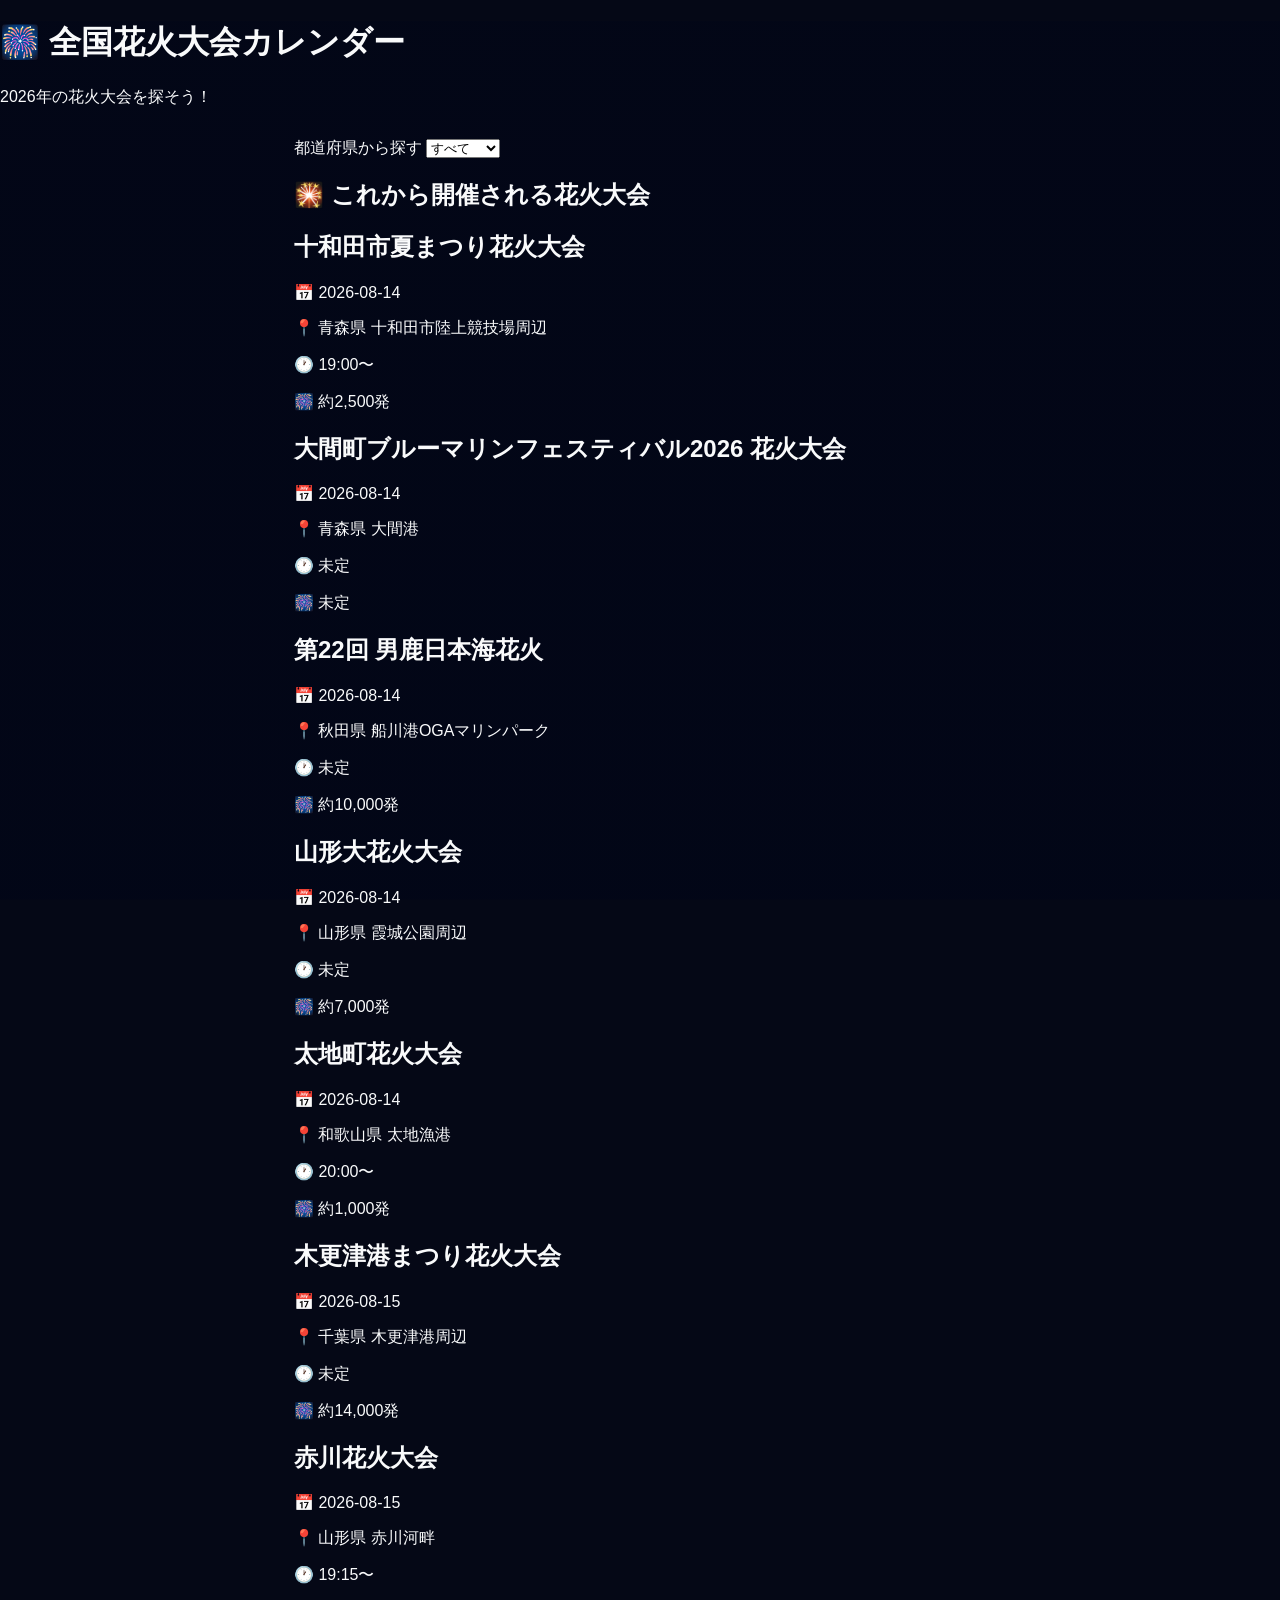
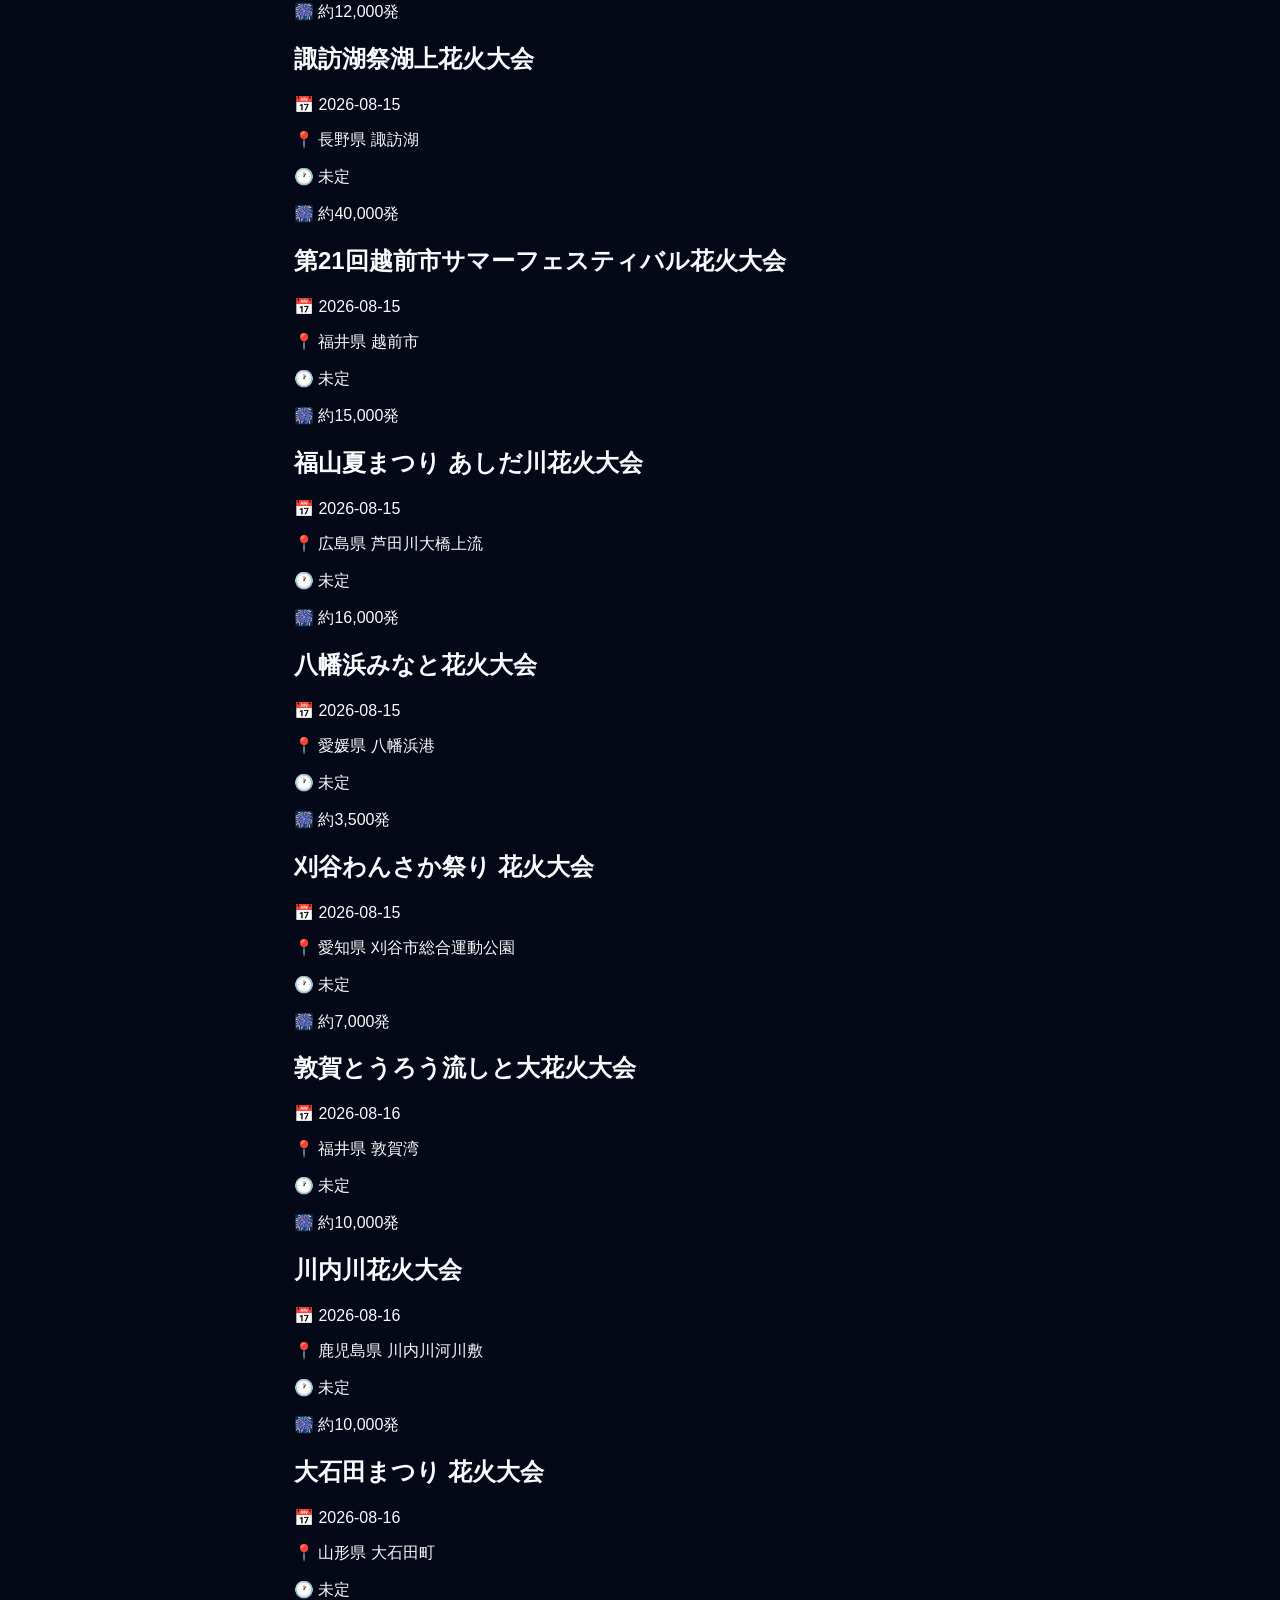
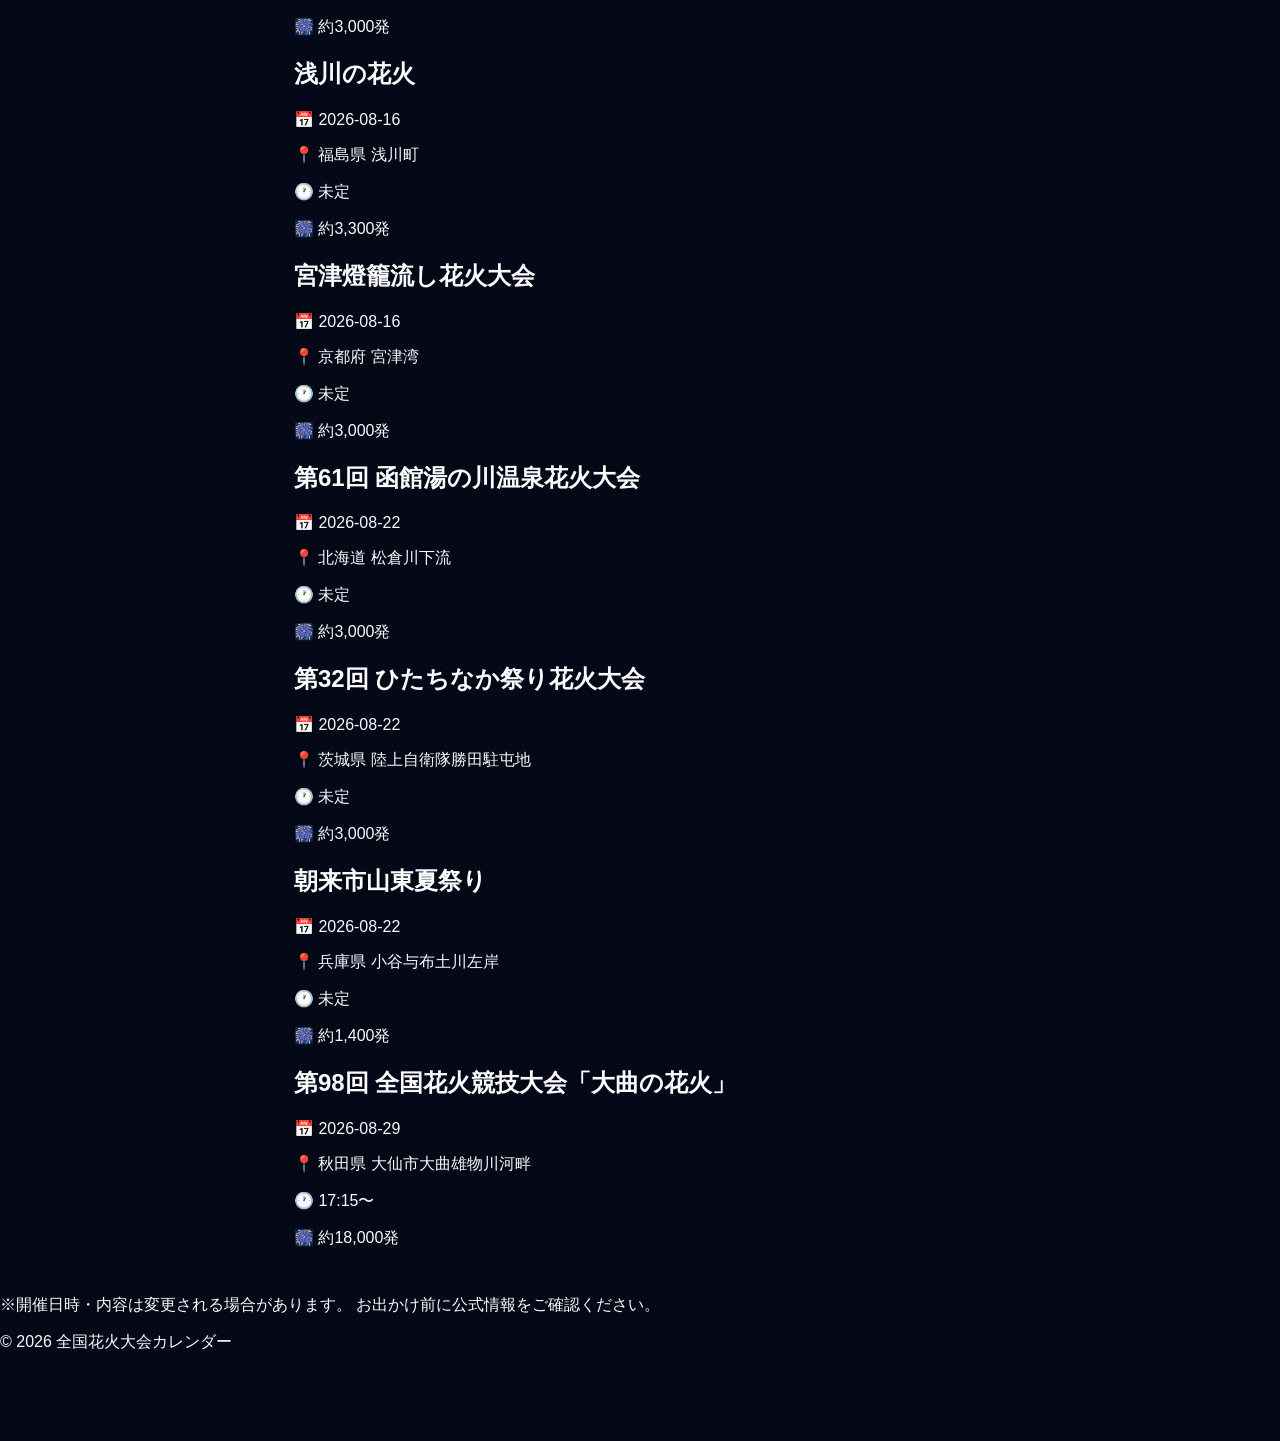
==== index.html @ ffa1284d "Update index.html" ====
<!DOCTYPE html>
<html lang="ja">

<head>
  <meta charset="UTF-8">

  <meta name="viewport"
        content="width=device-width, initial-scale=1.0">

  <title>2026 全国花火大会カレンダー</title>

  <link rel="stylesheet" href="style.css">
</head>

<body>

  <header>
    <h1>🎆 全国花火大会カレンダー</h1>
    <p>2026年の花火大会を探そう！</p>
  </header>

  <main>

    <section class="search-box">

      <label for="prefecture-filter">
        都道府県から探す
      </label>

      <select id="prefecture-filter"
              onchange="filterFireworks()">

        <option value="すべて">すべて</option>

        <option value="北海道">北海道</option>
        <option value="青森県">青森県</option>
        <option value="岩手県">岩手県</option>
        <option value="宮城県">宮城県</option>
        <option value="秋田県">秋田県</option>
        <option value="山形県">山形県</option>
        <option value="福島県">福島県</option>

        <option value="茨城県">茨城県</option>
        <option value="千葉県">千葉県</option>

        <option value="福井県">福井県</option>
        <option value="長野県">長野県</option>
        <option value="愛知県">愛知県</option>
        <option value="京都府">京都府</option>
        <option value="大阪府">大阪府</option>
        <option value="兵庫県">兵庫県</option>
        <option value="和歌山県">和歌山県</option>

        <option value="広島県">広島県</option>
        <option value="愛媛県">愛媛県</option>

        <option value="鹿児島県">鹿児島県</option>

      </select>

    </section>

    <section>

      <h2 class="section-title">
        🎇 これから開催される花火大会
      </h2>

      <div id="fireworks-list"></div>

    </section>

  </main>

  <footer>
    <p>
      ※開催日時・内容は変更される場合があります。
      お出かけ前に公式情報をご確認ください。
    </p>

    <p>
      © 2026 全国花火大会カレンダー
    </p>
  </footer>

  <script src="app.js"></script>

</body>

</html>
---- style.css ----
:root {
  font-family:
    -apple-system,
    BlinkMacSystemFont,
    "Hiragino Sans",
    "Yu Gothic",
    sans-serif;

  color: #f9fafb;
  background: #050816;
}

* {
  box-sizing: border-box;
}

html {
  background: #050816;
}

body {
  margin: 0;
  padding-bottom: 72px;
  min-height: 100vh;

  background:
    linear-gradient(
      rgba(2, 6, 23, 0.72),
      rgba(2, 6, 23, 0.88)
    ),
    url("fireworks-bg.jpg");

  background-position: center top;
  background-size: cover;
  background-attachment: fixed;
  background-repeat: no-repeat;
}


/* =========================
   ヘッダー
========================= */

.topbar {
  position: sticky;
  top: 0;
  z-index: 10;

  background: rgba(2, 6, 23, 0.82);

  backdrop-filter: blur(12px);

  color: white;

  padding: 14px 16px;

  border-bottom:
    1px solid rgba(255, 255, 255, 0.1);
}

.brand {
  font-weight: 800;
  font-size: 16px;
}


/* =========================
   メイン
========================= */

main {
  max-width: 720px;
  margin: auto;
  padding: 14px;
}

.view {
  display: none;
}

.view.active {
  display: block;
}


/* =========================
   月移動
========================= */

.month-nav {
  display: grid;

  grid-template-columns:
    44px
    1fr
    44px;

  align-items: center;

  text-align: center;
}

.month-nav h1 {
  font-size: 20px;

  margin:
    12px
    0;
}

.month-nav button,
.back,
.today-row button {

  border:
    1px solid
    rgba(255,255,255,0.12);

  background:
    rgba(11,18,38,0.88);

  color: white;

  border-radius: 12px;

  padding: 10px;

  font-size: 20px;

  box-shadow:
    0 4px 18px
    rgba(0,0,0,0.35);
}


/* =========================
   今日ボタン
========================= */

.today-row {
  text-align: right;

  margin-bottom: 10px;
}

.today-row button {
  font-size: 13px;
}


/* =========================
   曜日
========================= */

.weekdays,
.calendar {

  display: grid;

  grid-template-columns:
    repeat(7, 1fr);

  gap: 5px;
}

.weekdays {

  font-size: 12px;

  text-align: center;

  color: #cbd5e1;

  margin-bottom: 5px;
}


/* =========================
   カレンダー
========================= */

.calendar .empty {
  min-height: 66px;
}

.day {

  min-height: 66px;

  background:
    rgba(7,17,38,0.88);

  border:
    1px solid
    rgba(255,255,255,0.08);

  color: white;

  border-radius: 12px;

  padding: 7px;

  text-align: left;

  box-shadow:
    0 3px 12px
    rgba(0,0,0,0.3);

  position: relative;
}

.day.today {

  outline:
    2px solid
    #fb7185;
}

.day.has-event {

  background:
    rgba(59,23,38,0.94);
}

.day .num {

  font-weight: 700;
}

.count {

  display: inline-block;

  margin-top: 7px;

  font-size: 11px;

  background: #fb7185;

  color: white;

  border-radius: 20px;

  padding:
    3px 6px;
}


/* =========================
   クイックボタン
========================= */

.quick-actions {

  display: grid;

  grid-template-columns:
    1fr
    1fr;

  gap: 10px;

  margin-top: 14px;
}

.quick-actions button {

  border:
    1px solid
    rgba(255,255,255,0.1);

  background:
    rgba(7,17,38,0.9);

  color: white;

  padding: 15px;

  border-radius: 14px;

  font-weight: 700;

  box-shadow:
    0 4px 18px
    rgba(0,0,0,0.35);
}


/* =========================
   戻るボタン
========================= */

.back {

  font-size: 14px;

  margin:
    5px
    0
    12px;
}


/* =========================
   日別一覧
========================= */

.day-head {

  display: flex;

  align-items: end;

  justify-content:
    space-between;
}

.day-head h1 {

  font-size: 22px;
}

.day-head span {

  color: #cbd5e1;
}


/* =========================
   地域フィルター
========================= */

.chips {

  display: flex;

  gap: 7px;

  overflow-x: auto;

  padding:
    4px
    0
    12px;
}

.chips button {

  white-space: nowrap;

  border:
    1px solid
    rgba(255,255,255,0.15);

  background:
    rgba(7,17,38,0.9);

  color: white;

  border-radius: 999px;

  padding:
    8px
    12px;
}

.chips button.active {

  background: #fb7185;

  color: white;

  border-color: #fb7185;
}


/* =========================
   花火カード
========================= */

.card {

  background:
    rgba(7,17,38,0.94);

  border:
    1px solid
    rgba(255,255,255,0.1);

  color: white;

  border-radius: 16px;

  padding: 15px;

  margin: 10px 0;

  box-shadow:
    0 5px 20px
    rgba(0,0,0,0.4);
}

.card h2 {

  font-size: 17px;

  margin:
    0
    0
    8px;
}

.meta {

  color: #cbd5e1;

  font-size: 14px;

  line-height: 1.7;
}

.card button {

  width: 100%;

  margin-top: 10px;

  border: 0;

  background: #fb7185;

  color: white;

  padding: 11px;

  border-radius: 10px;

  font-weight: 700;
}


/* =========================
   詳細画面
========================= */

.detail-hero {

  background:
    rgba(7,17,38,0.95);

  border:
    1px solid
    rgba(255,255,255,0.1);

  color: white;

  border-radius: 20px;

  padding: 22px;

  margin-top: 8px;

  box-shadow:
    0 5px 24px
    rgba(0,0,0,0.45);
}

.detail-hero .emoji {

  font-size: 52px;
}

.detail-hero h1 {

  font-size: 24px;

  margin:
    10px
    0
    18px;
}

.info {

  border-top:
    1px solid
    rgba(255,255,255,0.1);

  padding: 13px 0;

  color: #e5e7eb;
}

.info b {

  display: block;

  margin-bottom: 4px;

  color: white;
}


/* =========================
   地図エリア
========================= */

.map {

  height: 180px;

  background: #111827;

  border-radius: 14px;

  display: grid;

  place-items: center;

  margin: 12px 0;

  color: #9ca3af;
}


/* =========================
   公式サイトボタン
========================= */

.official {

  display: block;

  text-align: center;

  background: #fb7185;

  color: white;

  text-decoration: none;

  padding: 13px;

  border-radius: 12px;

  margin-top: 15px;
}


/* =========================
   下部ナビ
========================= */

.bottom-nav {

  position: fixed;

  bottom: 0;

  left: 0;

  right: 0;

  background:
    rgba(2,6,23,0.94);

  border-top:
    1px solid
    rgba(255,255,255,0.1);

  display: flex;

  justify-content: center;

  gap: 80px;

  padding:
    8px
    env(safe-area-inset-right)
    calc(
      8px +
      env(safe-area-inset-bottom)
    );

  z-index: 20;

  backdrop-filter: blur(12px);
}

.bottom-nav button {

  border: 0;

  background: transparent;

  color: white;

  font-size: 20px;
}

.bottom-nav small {

  display: block;

  font-size: 10px;
}


/* =========================
   PC表示
========================= */

@media (min-width: 700px) {

  .bottom-nav {
    display: none;
  }

  .topbar {
    position: static;
  }
}
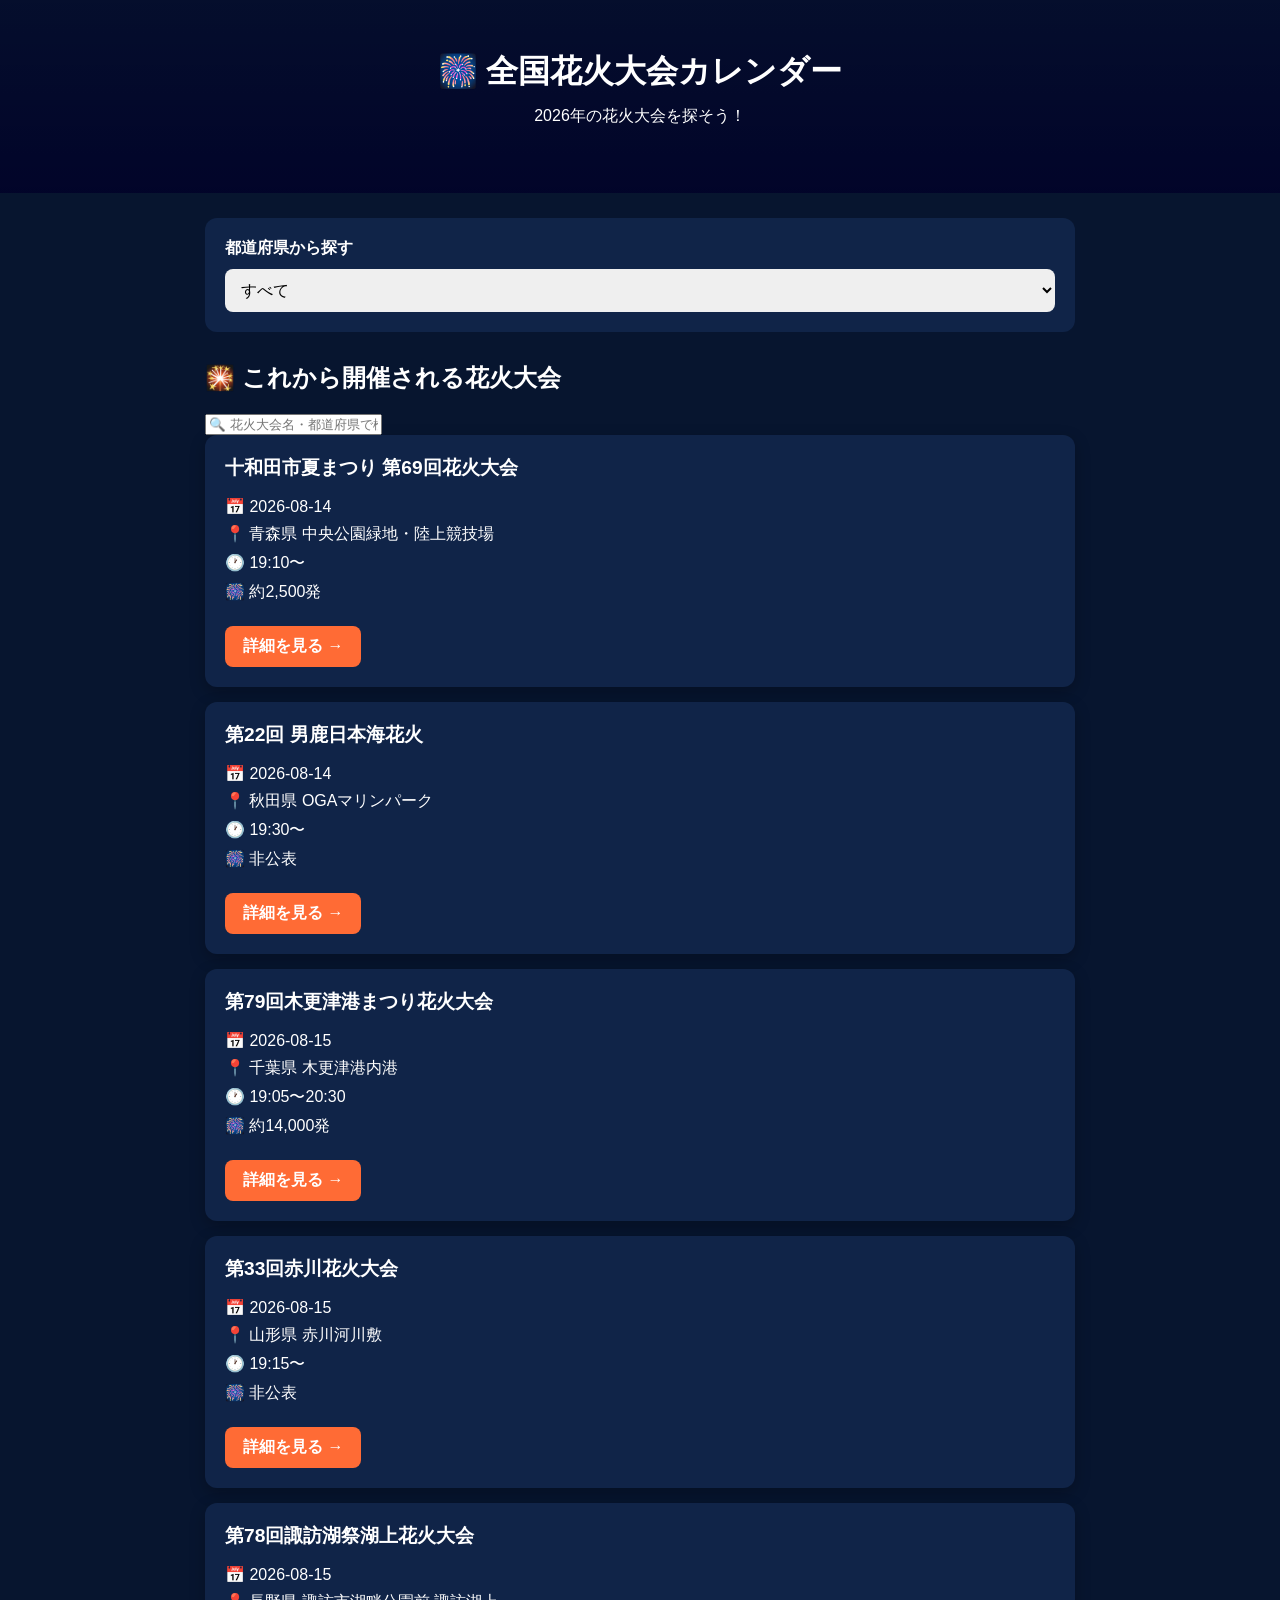
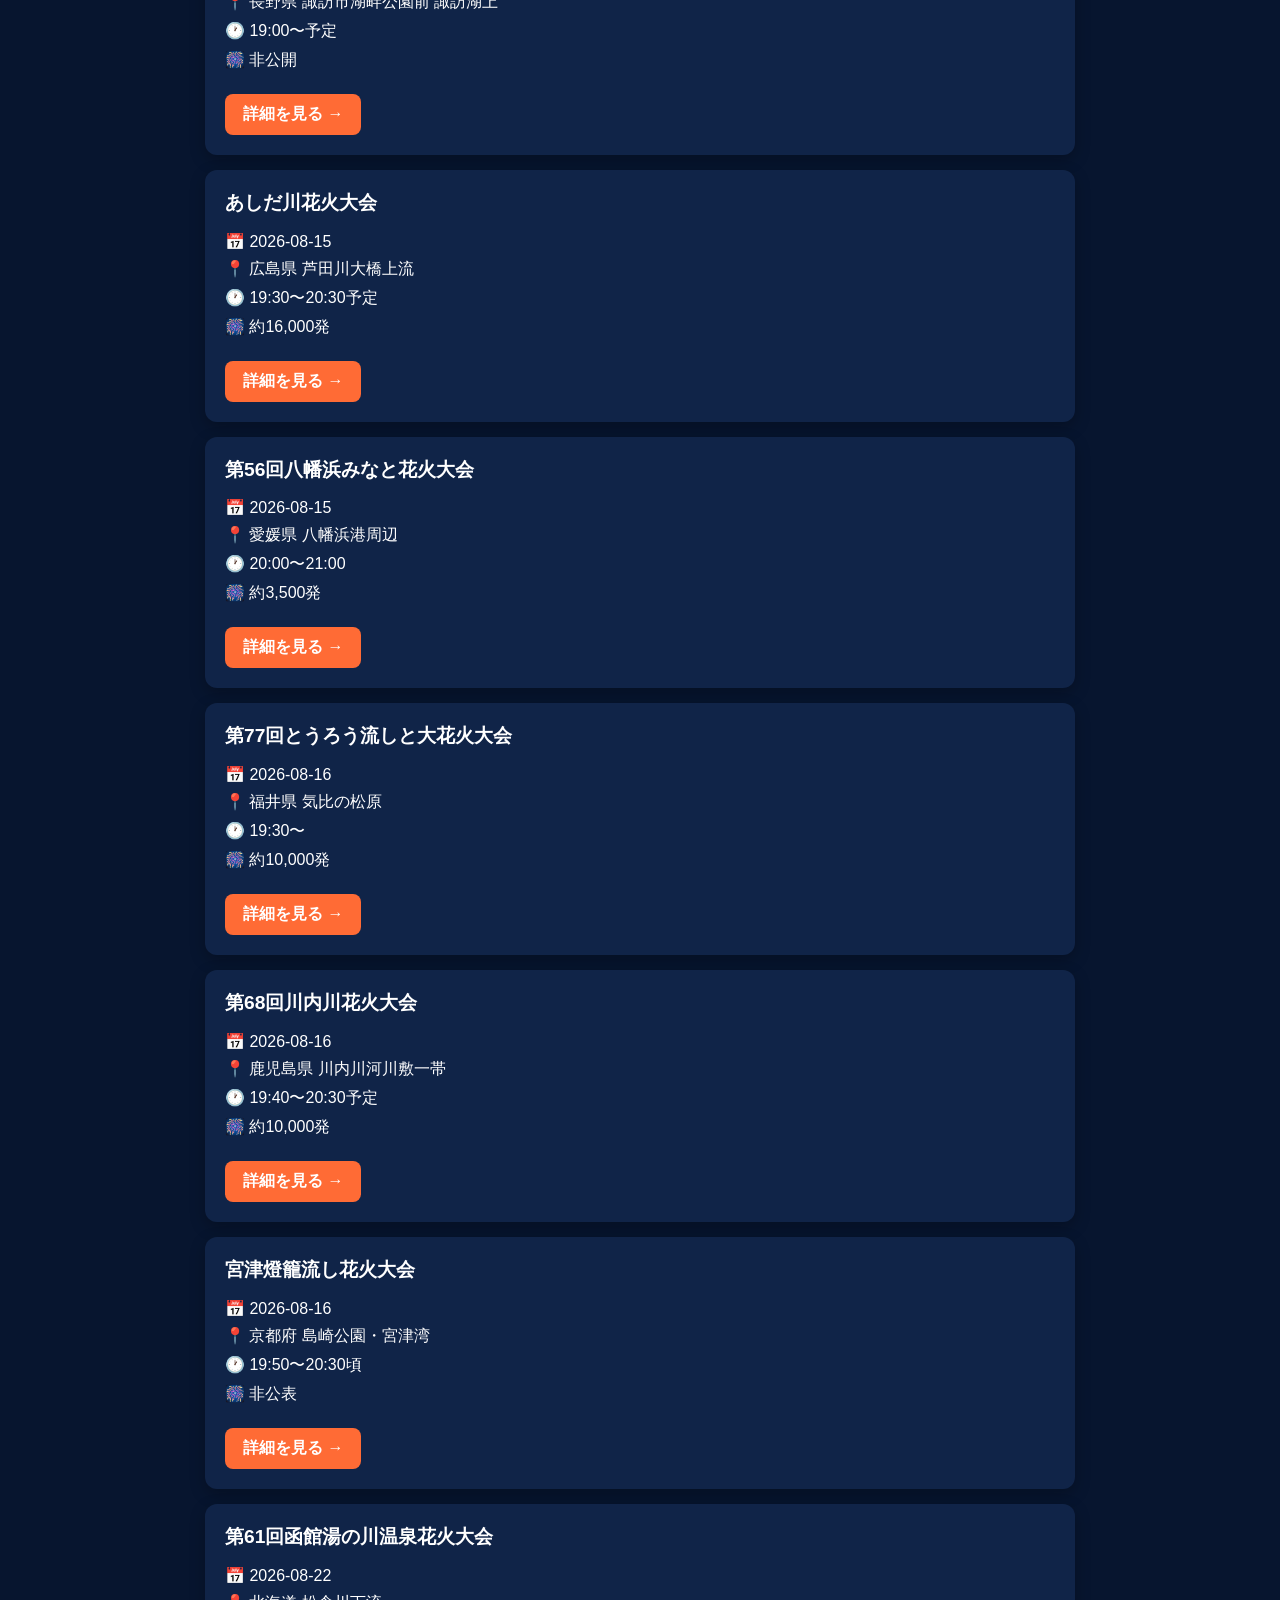
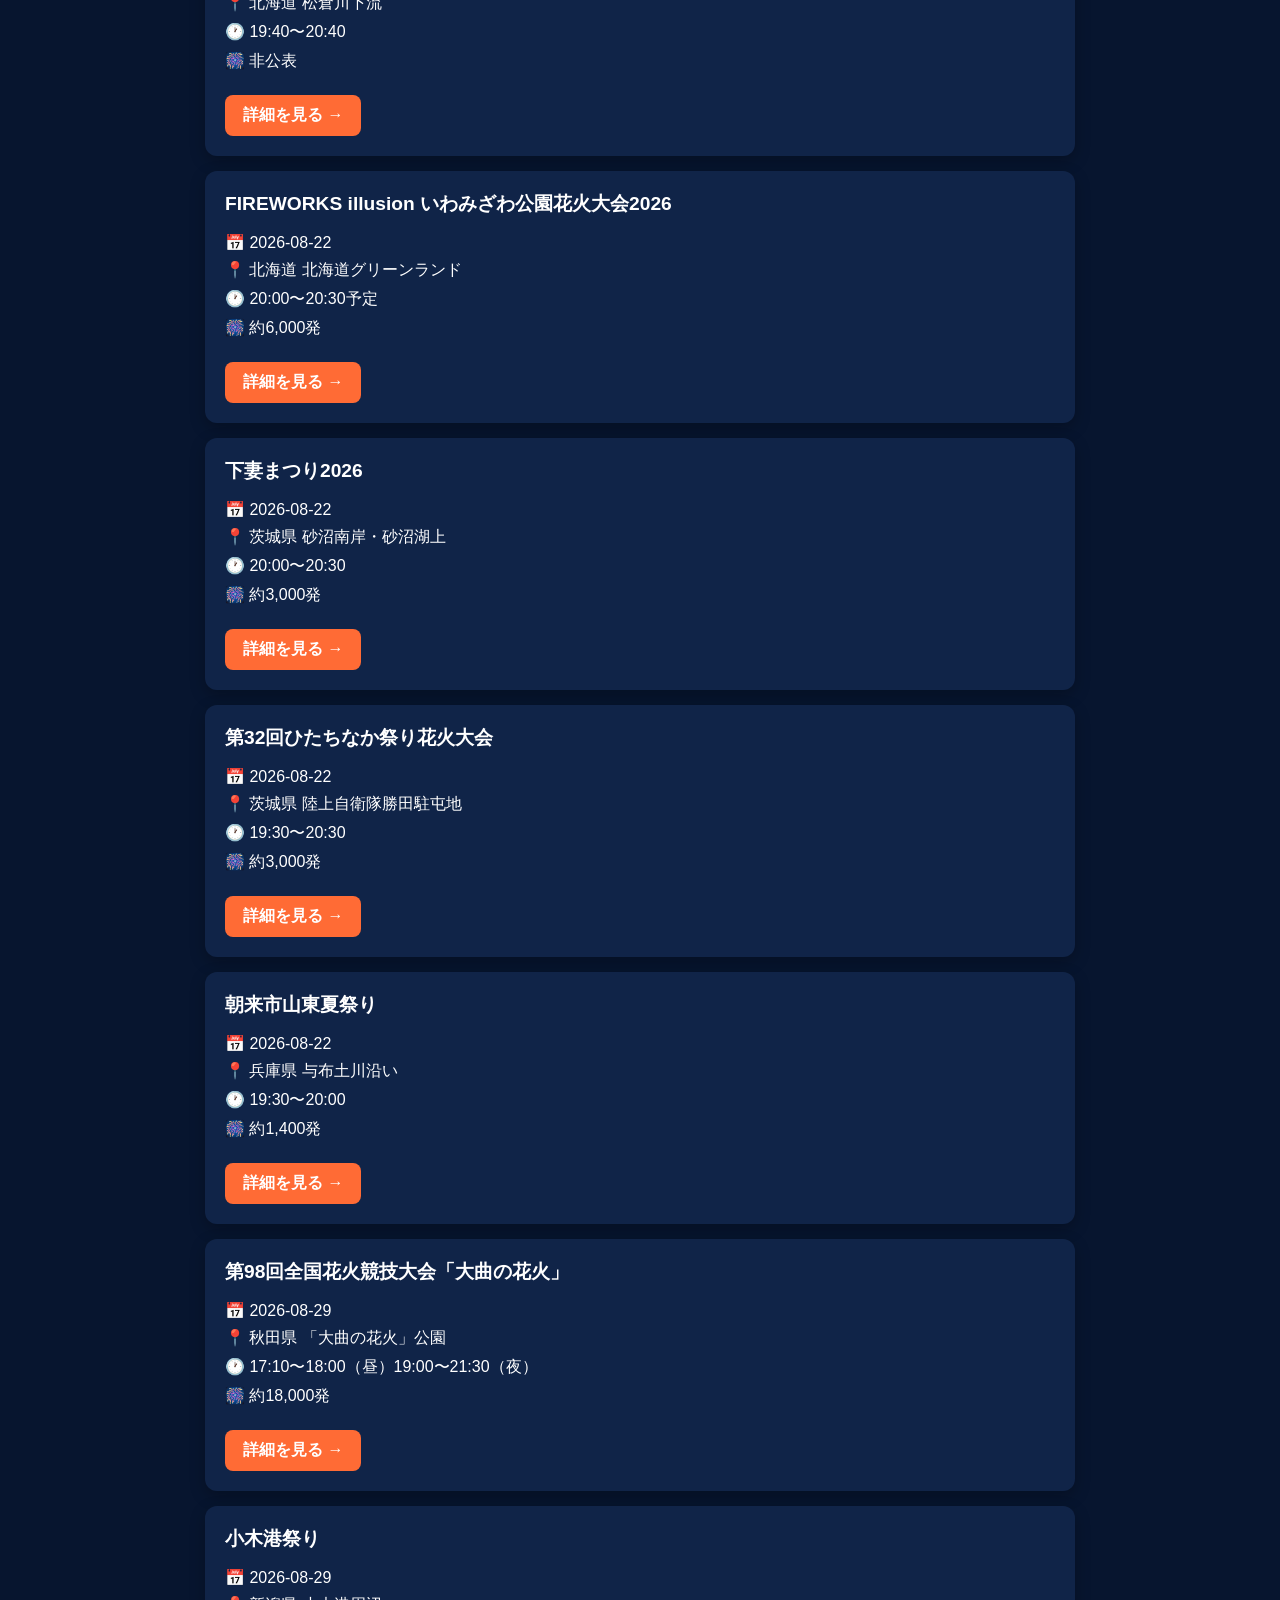
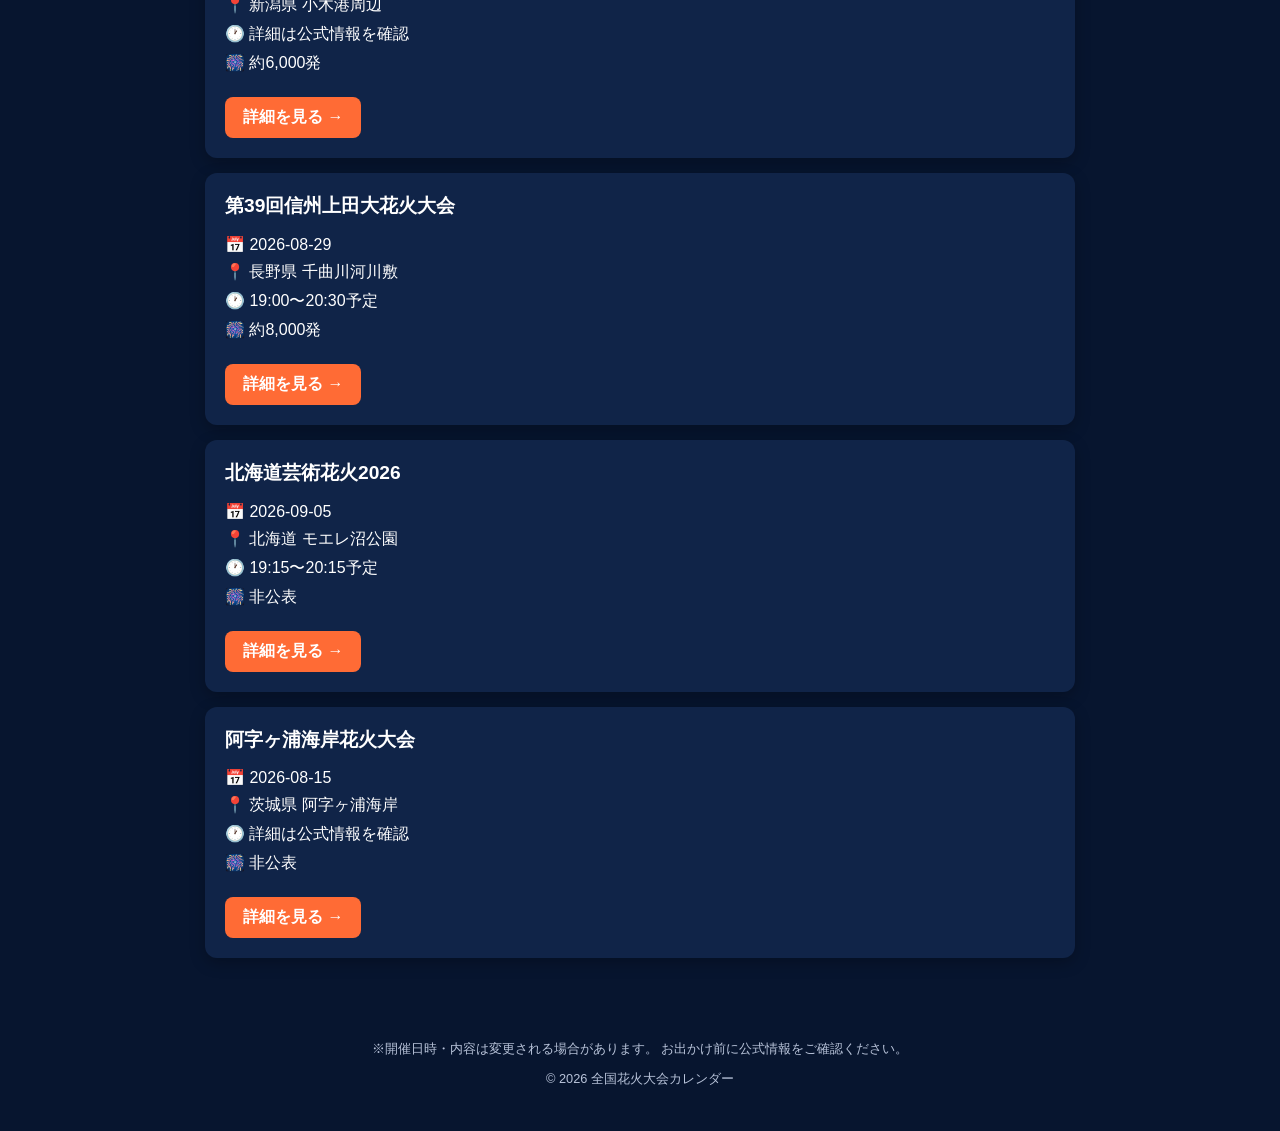
==== commit ab95e187: "Update index.html" ====
--- a/index.html
+++ b/index.html
@@ -66,6 +66,15 @@
         🎇 これから開催される花火大会
       </h2>
 
+<div class="search-area">
+
+  <input
+    type="text"
+    id="search-input"
+    placeholder="🔍 花火大会名・都道府県で検索">
+
+</div>
+      
       <div id="fireworks-list"></div>
 
     </section>
--- a/style.css
+++ b/style.css
@@ -1,622 +1,233 @@
-:root {
+* {
+  box-sizing: border-box;
+}
+
+body {
+  margin: 0;
   font-family:
     -apple-system,
     BlinkMacSystemFont,
-    "Hiragino Sans",
+    "Helvetica Neue",
     "Yu Gothic",
     sans-serif;
 
-  color: #f9fafb;
-  background: #050816;
-}
-
-* {
-  box-sizing: border-box;
-}
-
-html {
-  background: #050816;
-}
-
-body {
-  margin: 0;
-  padding-bottom: 72px;
-  min-height: 100vh;
+  background: #07152f;
+  color: #ffffff;
+}
+
+header {
+  text-align: center;
+  padding: 50px 20px;
 
   background:
     linear-gradient(
-      rgba(2, 6, 23, 0.72),
-      rgba(2, 6, 23, 0.88)
+      rgba(0, 0, 40, 0.35),
+      rgba(0, 0, 40, 0.8)
     ),
-    url("fireworks-bg.jpg");
-
-  background-position: center top;
+    url("assets/fireworks-bg.jpg");
+
   background-size: cover;
-  background-attachment: fixed;
-  background-repeat: no-repeat;
-}
-
-
-/* =========================
-   ヘッダー
-========================= */
-
-.topbar {
-  position: sticky;
-  top: 0;
-  z-index: 10;
-
-  background: rgba(2, 6, 23, 0.82);
-
-  backdrop-filter: blur(12px);
-
-  color: white;
-
-  padding: 14px 16px;
-
-  border-bottom:
-    1px solid rgba(255, 255, 255, 0.1);
-}
-
-.brand {
-  font-weight: 800;
+  background-position: center;
+}
+
+header h1 {
+  margin: 0;
+  font-size: 2rem;
+}
+
+header p {
+  margin-top: 12px;
+}
+
+main {
+  max-width: 900px;
+  margin: auto;
+  padding: 25px 15px;
+}
+
+.search-box {
+  background: #102448;
+  padding: 20px;
+  border-radius: 12px;
+  margin-bottom: 30px;
+}
+
+.search-box label {
+  display: block;
+  margin-bottom: 10px;
+  font-weight: bold;
+}
+
+select {
+  width: 100%;
+  padding: 12px;
+  border-radius: 8px;
+  border: none;
   font-size: 16px;
 }
 
-
-/* =========================
-   メイン
-========================= */
-
-main {
-  max-width: 720px;
-  margin: auto;
-  padding: 14px;
-}
-
-.view {
-  display: none;
-}
-
-.view.active {
-  display: block;
-}
-
-
-/* =========================
-   月移動
-========================= */
-
-.month-nav {
-  display: grid;
-
-  grid-template-columns:
-    44px
-    1fr
-    44px;
-
-  align-items: center;
-
-  text-align: center;
-}
-
-.month-nav h1 {
-  font-size: 20px;
-
-  margin:
-    12px
-    0;
-}
-
-.month-nav button,
-.back,
-.today-row button {
-
-  border:
-    1px solid
-    rgba(255,255,255,0.12);
-
-  background:
-    rgba(11,18,38,0.88);
-
-  color: white;
-
+.section-title {
+  margin-bottom: 20px;
+}
+
+.firework-card {
+  background: #102448;
   border-radius: 12px;
 
-  padding: 10px;
-
-  font-size: 20px;
+  padding: 20px;
+  margin-bottom: 15px;
 
   box-shadow:
-    0 4px 18px
-    rgba(0,0,0,0.35);
-}
-
-
-/* =========================
-   今日ボタン
-========================= */
-
-.today-row {
-  text-align: right;
-
-  margin-bottom: 10px;
-}
-
-.today-row button {
-  font-size: 13px;
-}
-
-
-/* =========================
-   曜日
-========================= */
-
-.weekdays,
-.calendar {
-
-  display: grid;
-
-  grid-template-columns:
-    repeat(7, 1fr);
+    0 5px 15px rgba(0, 0, 0, 0.25);
+}
+
+.firework-card h2 {
+  margin-top: 0;
+  font-size: 1.2rem;
+}
+
+.firework-card p {
+  margin: 8px 0;
+}
+
+footer {
+  text-align: center;
+
+  padding: 30px 15px;
+
+  font-size: 0.8rem;
+
+  color: #b8c3d9;
+}
+
+.detail-button {
+  display: inline-block;
+
+  margin-top: 15px;
+
+  padding: 10px 18px;
+
+  background: #ff6b35;
+
+  color: #ffffff;
+
+  text-decoration: none;
+
+  border-radius: 8px;
+
+  font-weight: bold;
+}
+
+.detail-button:hover {
+  opacity: 0.85;
+}
+
+.detail-card {
+  background: #102448;
+
+  padding: 25px;
+
+  border-radius: 12px;
+
+  box-shadow:
+    0 5px 15px rgba(0, 0, 0, 0.25);
+}
+
+.detail-card h2 {
+  margin-top: 0;
+
+  font-size: 1.5rem;
+
+  line-height: 1.5;
+}
+
+.detail-item {
+  border-top: 1px solid #304365;
+
+  padding: 15px 0;
+
+  display: flex;
+
+  flex-direction: column;
 
   gap: 5px;
 }
 
-.weekdays {
-
-  font-size: 12px;
-
-  text-align: center;
-
-  color: #cbd5e1;
-
-  margin-bottom: 5px;
-}
-
-
-/* =========================
-   カレンダー
-========================= */
-
-.calendar .empty {
-  min-height: 66px;
-}
-
-.day {
-
-  min-height: 66px;
-
-  background:
-    rgba(7,17,38,0.88);
-
-  border:
-    1px solid
-    rgba(255,255,255,0.08);
-
-  color: white;
-
-  border-radius: 12px;
-
-  padding: 7px;
-
-  text-align: left;
-
-  box-shadow:
-    0 3px 12px
-    rgba(0,0,0,0.3);
-
-  position: relative;
-}
-
-.day.today {
-
-  outline:
-    2px solid
-    #fb7185;
-}
-
-.day.has-event {
-
-  background:
-    rgba(59,23,38,0.94);
-}
-
-.day .num {
-
-  font-weight: 700;
-}
-
-.count {
-
-  display: inline-block;
-
-  margin-top: 7px;
-
-  font-size: 11px;
-
-  background: #fb7185;
-
-  color: white;
-
-  border-radius: 20px;
-
-  padding:
-    3px 6px;
-}
-
-
-/* =========================
-   クイックボタン
-========================= */
-
-.quick-actions {
-
-  display: grid;
-
-  grid-template-columns:
-    1fr
-    1fr;
-
-  gap: 10px;
-
-  margin-top: 14px;
-}
-
-.quick-actions button {
-
-  border:
-    1px solid
-    rgba(255,255,255,0.1);
-
-  background:
-    rgba(7,17,38,0.9);
-
-  color: white;
-
-  padding: 15px;
-
-  border-radius: 14px;
-
-  font-weight: 700;
-
-  box-shadow:
-    0 4px 18px
-    rgba(0,0,0,0.35);
-}
-
-
-/* =========================
-   戻るボタン
-========================= */
-
-.back {
-
-  font-size: 14px;
-
-  margin:
-    5px
-    0
-    12px;
-}
-
-
-/* =========================
-   日別一覧
-========================= */
-
-.day-head {
-
-  display: flex;
-
-  align-items: end;
-
-  justify-content:
-    space-between;
-}
-
-.day-head h1 {
-
-  font-size: 22px;
-}
-
-.day-head span {
-
-  color: #cbd5e1;
-}
-
-
-/* =========================
-   地域フィルター
-========================= */
-
-.chips {
-
-  display: flex;
-
-  gap: 7px;
-
-  overflow-x: auto;
-
-  padding:
-    4px
-    0
-    12px;
-}
-
-.chips button {
-
-  white-space: nowrap;
-
-  border:
-    1px solid
-    rgba(255,255,255,0.15);
-
-  background:
-    rgba(7,17,38,0.9);
-
-  color: white;
-
-  border-radius: 999px;
-
-  padding:
-    8px
-    12px;
-}
-
-.chips button.active {
-
-  background: #fb7185;
-
-  color: white;
-
-  border-color: #fb7185;
-}
-
-
-/* =========================
-   花火カード
-========================= */
-
-.card {
-
-  background:
-    rgba(7,17,38,0.94);
-
-  border:
-    1px solid
-    rgba(255,255,255,0.1);
-
-  color: white;
-
-  border-radius: 16px;
-
-  padding: 15px;
-
-  margin: 10px 0;
-
-  box-shadow:
-    0 5px 20px
-    rgba(0,0,0,0.4);
-}
-
-.card h2 {
-
-  font-size: 17px;
-
-  margin:
-    0
-    0
-    8px;
-}
-
-.meta {
-
-  color: #cbd5e1;
-
-  font-size: 14px;
-
-  line-height: 1.7;
-}
-
-.card button {
-
-  width: 100%;
-
-  margin-top: 10px;
-
-  border: 0;
-
-  background: #fb7185;
-
-  color: white;
-
-  padding: 11px;
-
+.detail-item span {
+  color: #b8c3d9;
+
+  font-size: 0.9rem;
+}
+
+.detail-item strong {
+  font-size: 1rem;
+}
+
+.back-button {
+  display: inline-block;
+
+  margin-top: 20px;
+
+  color: #ffffff;
+
+  text-decoration: none;
+
+  font-weight: bold;
+}
+
+.back-button:hover {
+  text-decoration: underline;
+}
+
+.official-site {
+  margin-top: 25px;
+  text-align: center;
+}
+
+.official-button {
+  display: inline-block;
+
+  padding: 13px 22px;
+
+  background: #ff6b35;
+
+  color: #ffffff;
+
+  text-decoration: none;
+
+  border-radius: 8px;
+
+  font-weight: bold;
+
+  transition: opacity 0.2s;
+}
+
+.official-button:hover {
+  opacity: 0.8;
+}/* 駐車場情報 */
+.detail-item {
+  margin-bottom: 15px;
+}
+
+/* 公式サイトボタン */
+.official-site {
+  margin-top: 30px;
+  text-align: center;
+}
+
+.official-button {
+  display: inline-block;
+  padding: 14px 24px;
+  background: #ff6b35;
+  color: #ffffff;
+  text-decoration: none;
   border-radius: 10px;
-
-  font-weight: 700;
-}
-
-
-/* =========================
-   詳細画面
-========================= */
-
-.detail-hero {
-
-  background:
-    rgba(7,17,38,0.95);
-
-  border:
-    1px solid
-    rgba(255,255,255,0.1);
-
-  color: white;
-
-  border-radius: 20px;
-
-  padding: 22px;
-
-  margin-top: 8px;
-
-  box-shadow:
-    0 5px 24px
-    rgba(0,0,0,0.45);
-}
-
-.detail-hero .emoji {
-
-  font-size: 52px;
-}
-
-.detail-hero h1 {
-
-  font-size: 24px;
-
-  margin:
-    10px
-    0
-    18px;
-}
-
-.info {
-
-  border-top:
-    1px solid
-    rgba(255,255,255,0.1);
-
-  padding: 13px 0;
-
-  color: #e5e7eb;
-}
-
-.info b {
-
-  display: block;
-
-  margin-bottom: 4px;
-
-  color: white;
-}
-
-
-/* =========================
-   地図エリア
-========================= */
-
-.map {
-
-  height: 180px;
-
-  background: #111827;
-
-  border-radius: 14px;
-
-  display: grid;
-
-  place-items: center;
-
-  margin: 12px 0;
-
-  color: #9ca3af;
-}
-
-
-/* =========================
-   公式サイトボタン
-========================= */
-
-.official {
-
-  display: block;
-
-  text-align: center;
-
-  background: #fb7185;
-
-  color: white;
-
-  text-decoration: none;
-
-  padding: 13px;
-
-  border-radius: 12px;
-
-  margin-top: 15px;
-}
-
-
-/* =========================
-   下部ナビ
-========================= */
-
-.bottom-nav {
-
-  position: fixed;
-
-  bottom: 0;
-
-  left: 0;
-
-  right: 0;
-
-  background:
-    rgba(2,6,23,0.94);
-
-  border-top:
-    1px solid
-    rgba(255,255,255,0.1);
-
-  display: flex;
-
-  justify-content: center;
-
-  gap: 80px;
-
-  padding:
-    8px
-    env(safe-area-inset-right)
-    calc(
-      8px +
-      env(safe-area-inset-bottom)
-    );
-
-  z-index: 20;
-
-  backdrop-filter: blur(12px);
-}
-
-.bottom-nav button {
-
-  border: 0;
-
-  background: transparent;
-
-  color: white;
-
-  font-size: 20px;
-}
-
-.bottom-nav small {
-
-  display: block;
-
-  font-size: 10px;
-}
-
-
-/* =========================
-   PC表示
-========================= */
-
-@media (min-width: 700px) {
-
-  .bottom-nav {
-    display: none;
-  }
-
-  .topbar {
-    position: static;
-  }
-}
+  font-weight: bold;
+  font-size: 1rem;
+  transition: 0.2s;
+}
+
+.official-button:hover {
+  opacity: 0.8;
+  transform: translateY(-1px);
+}
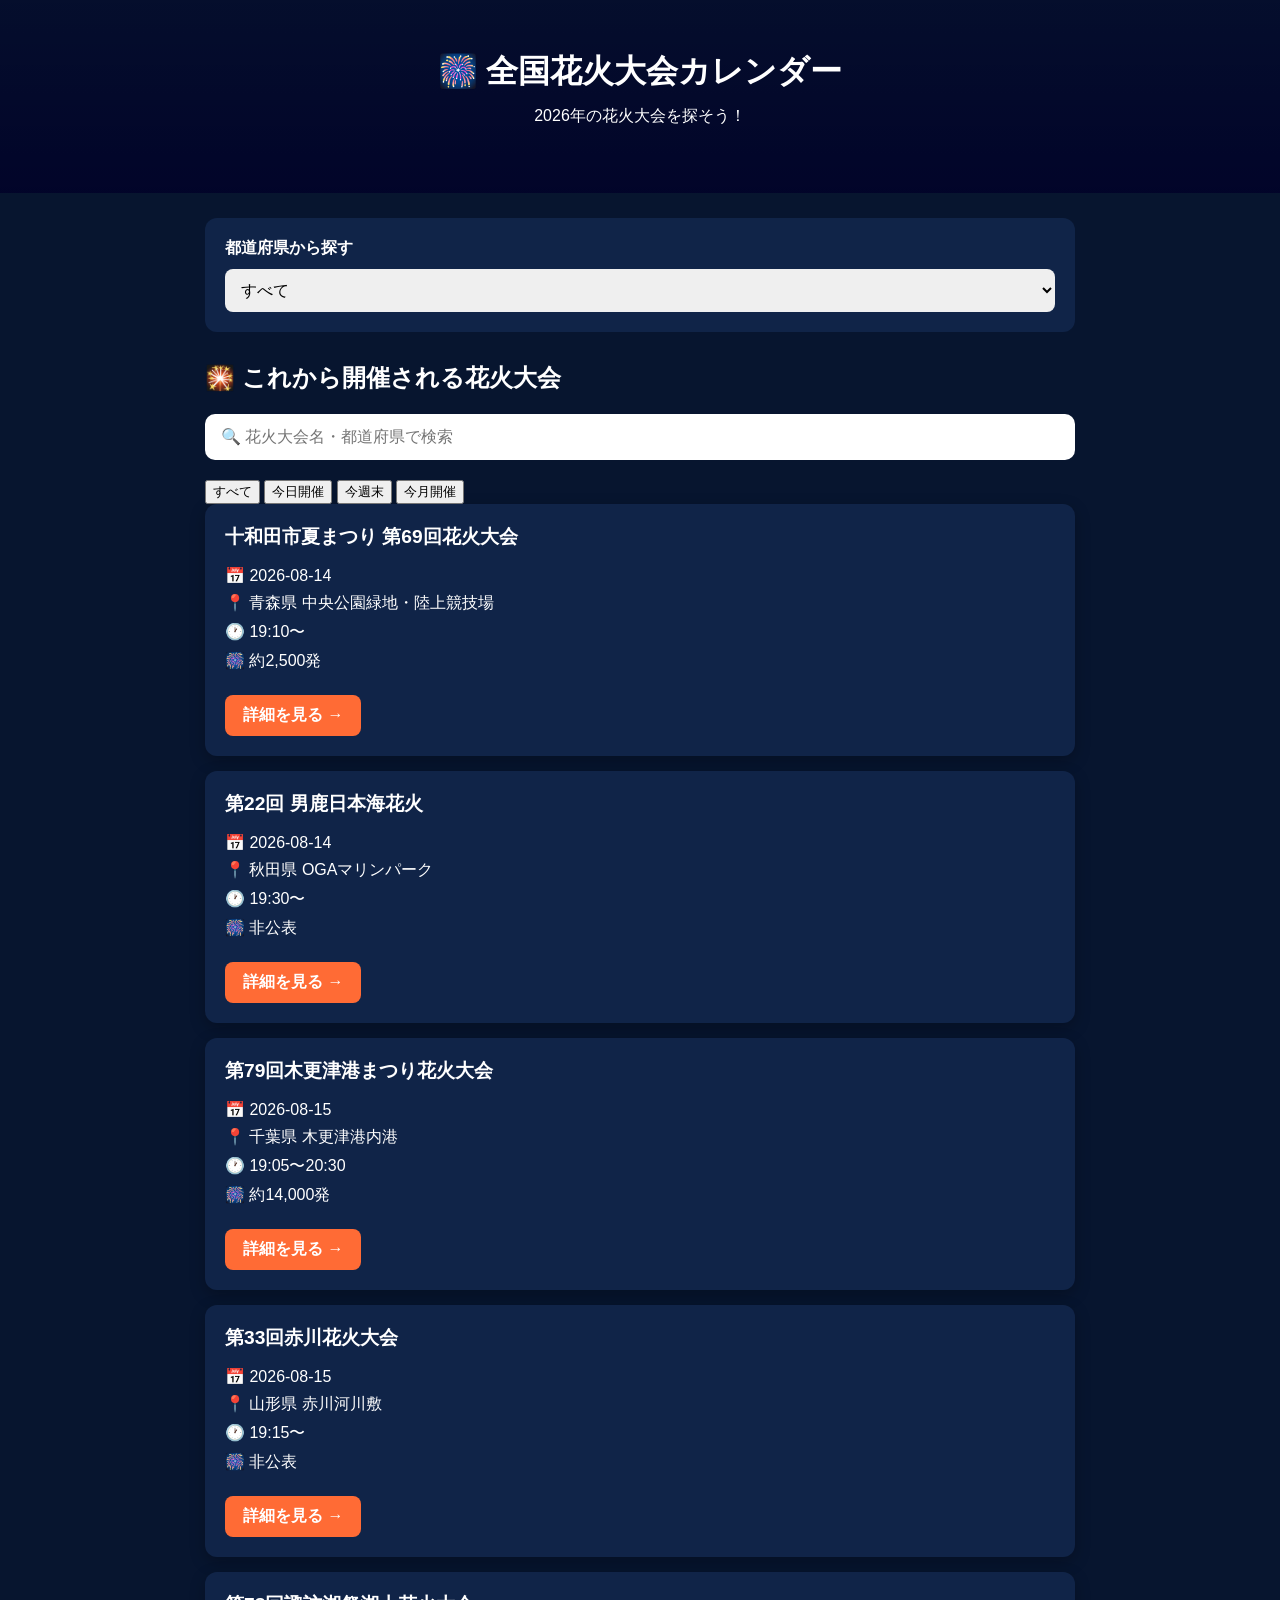
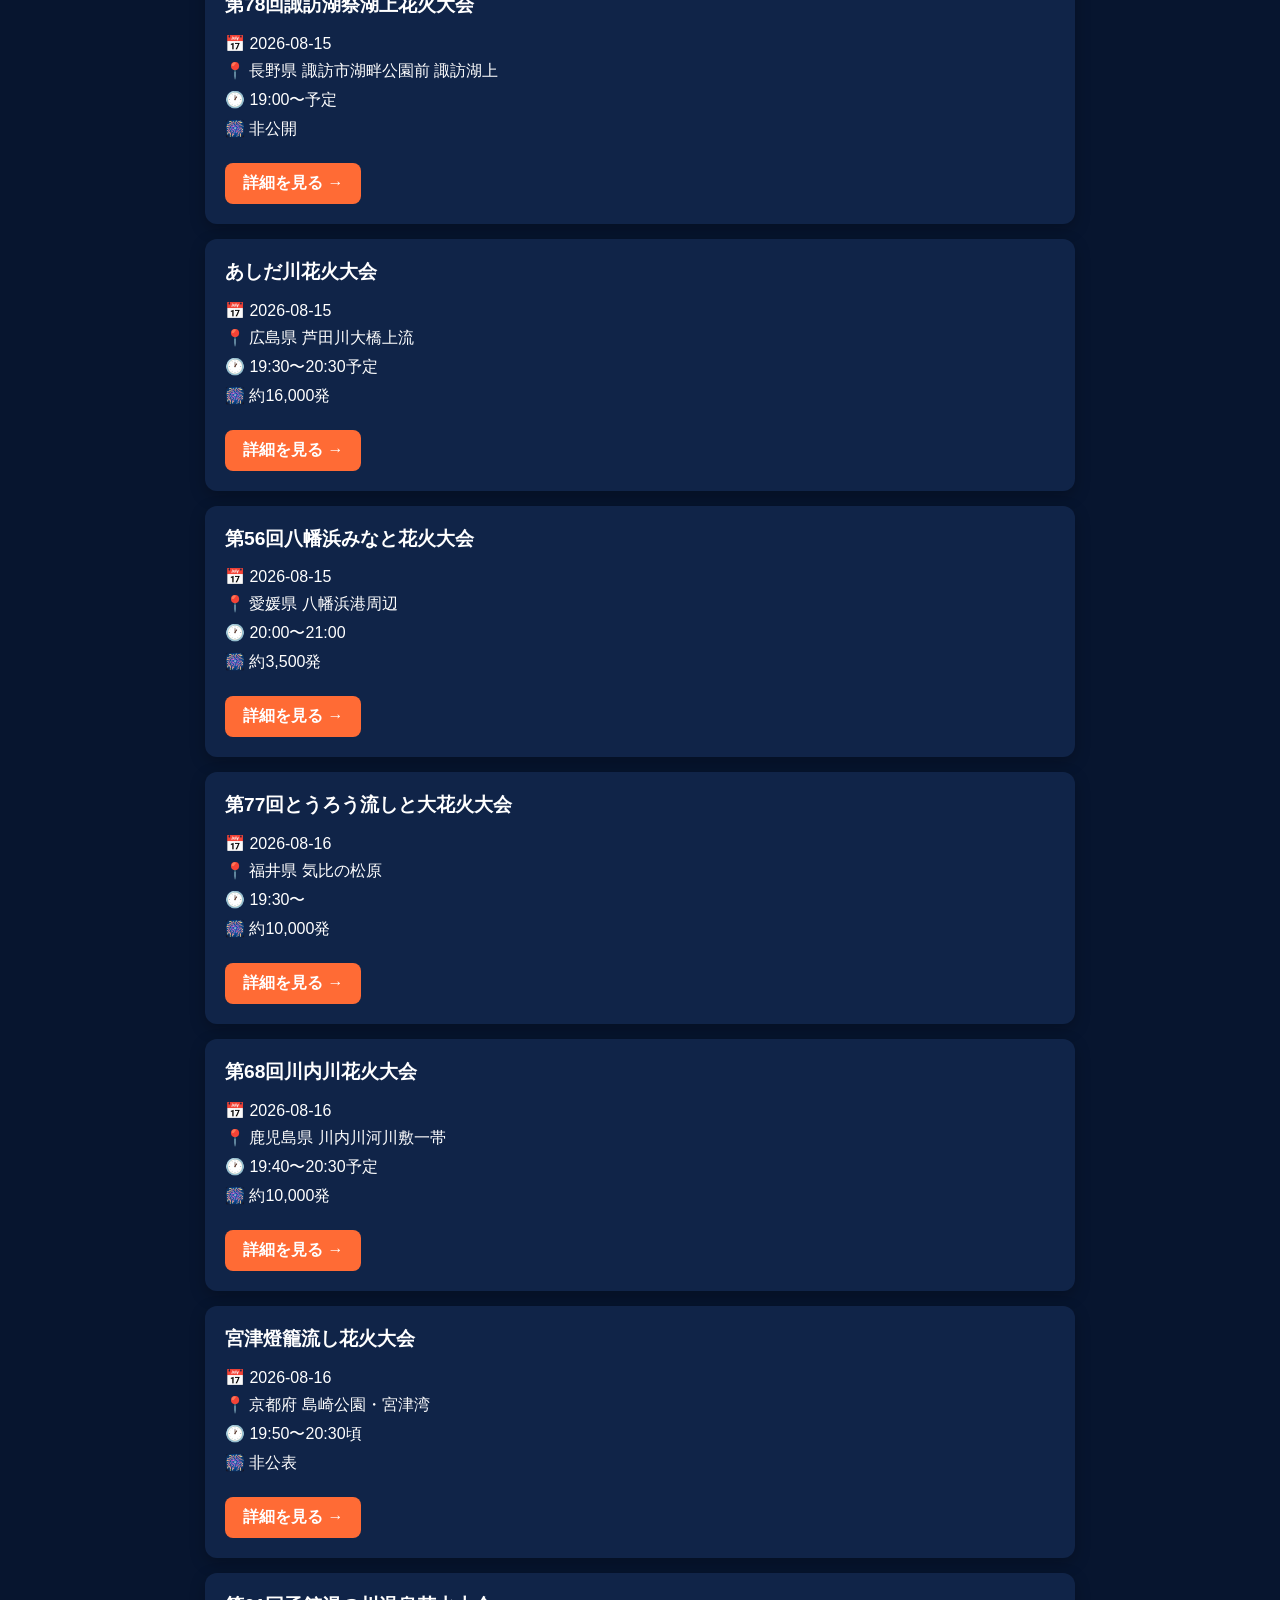
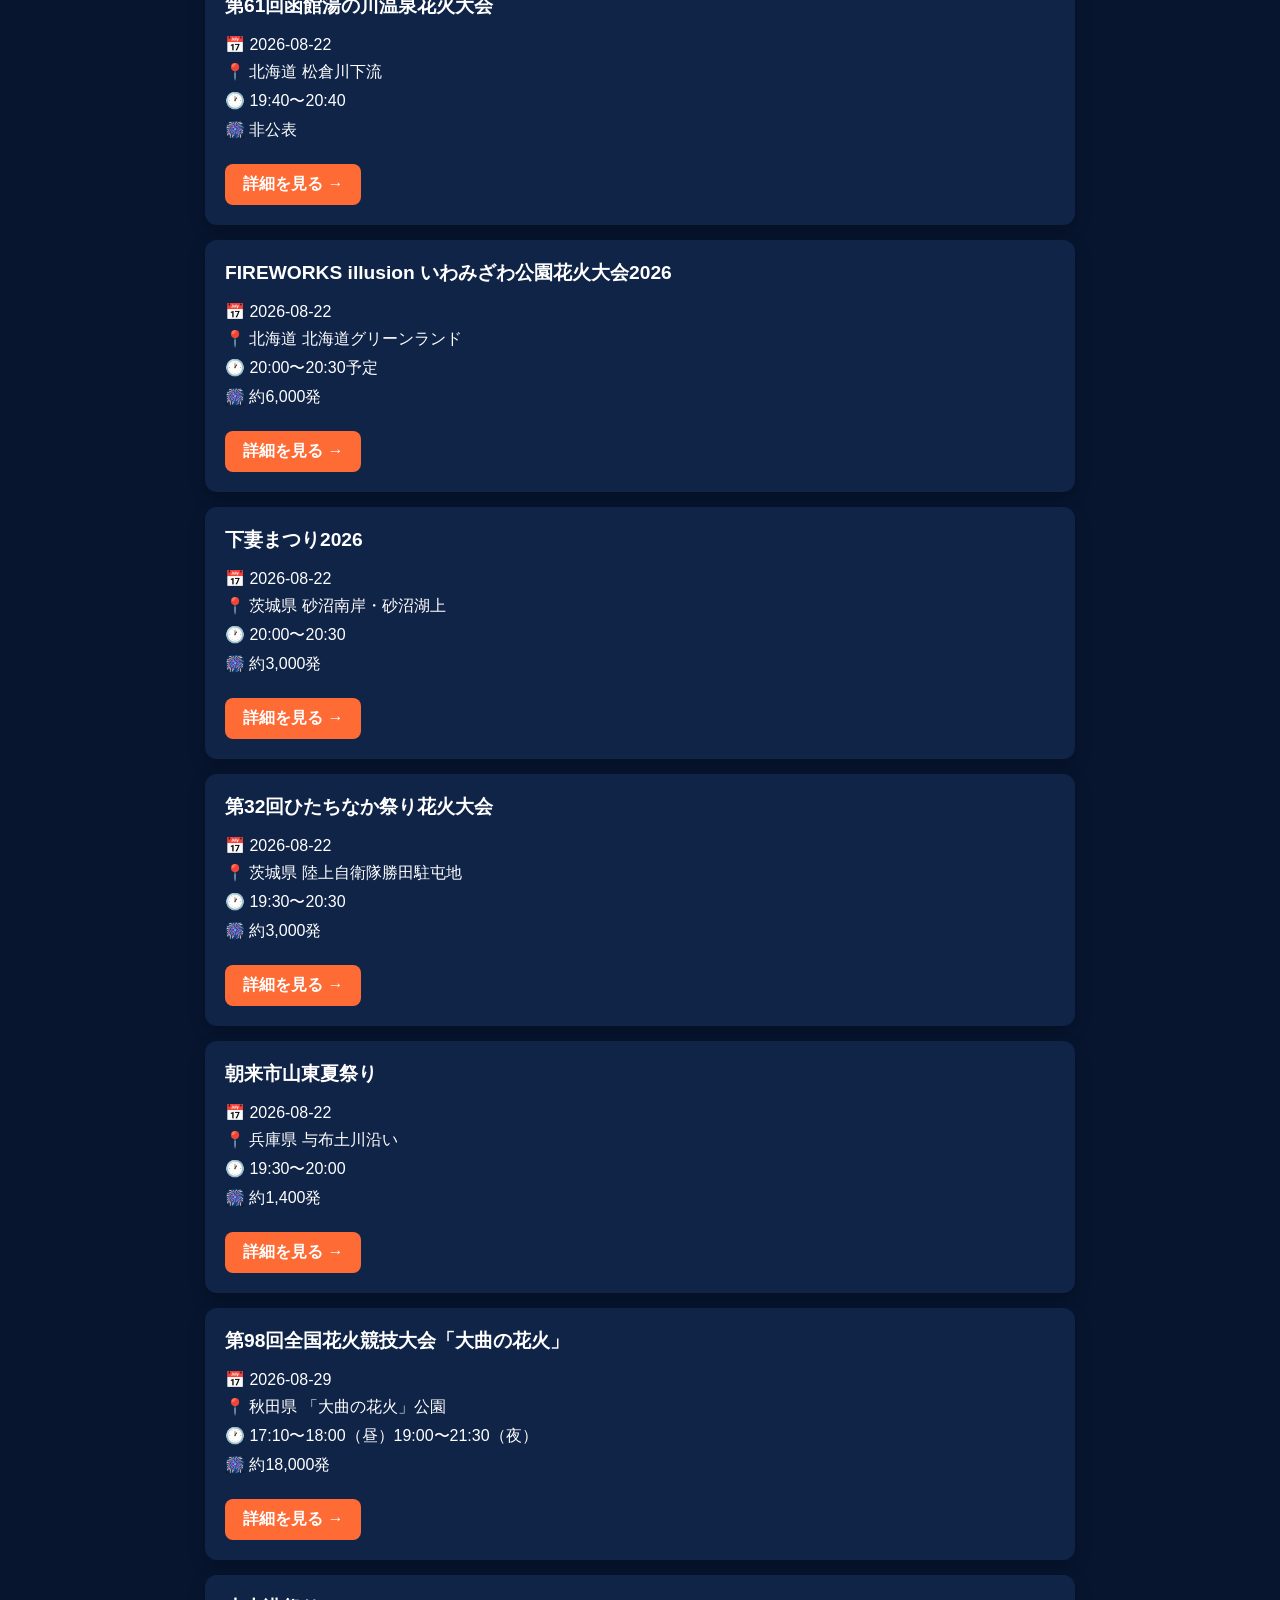
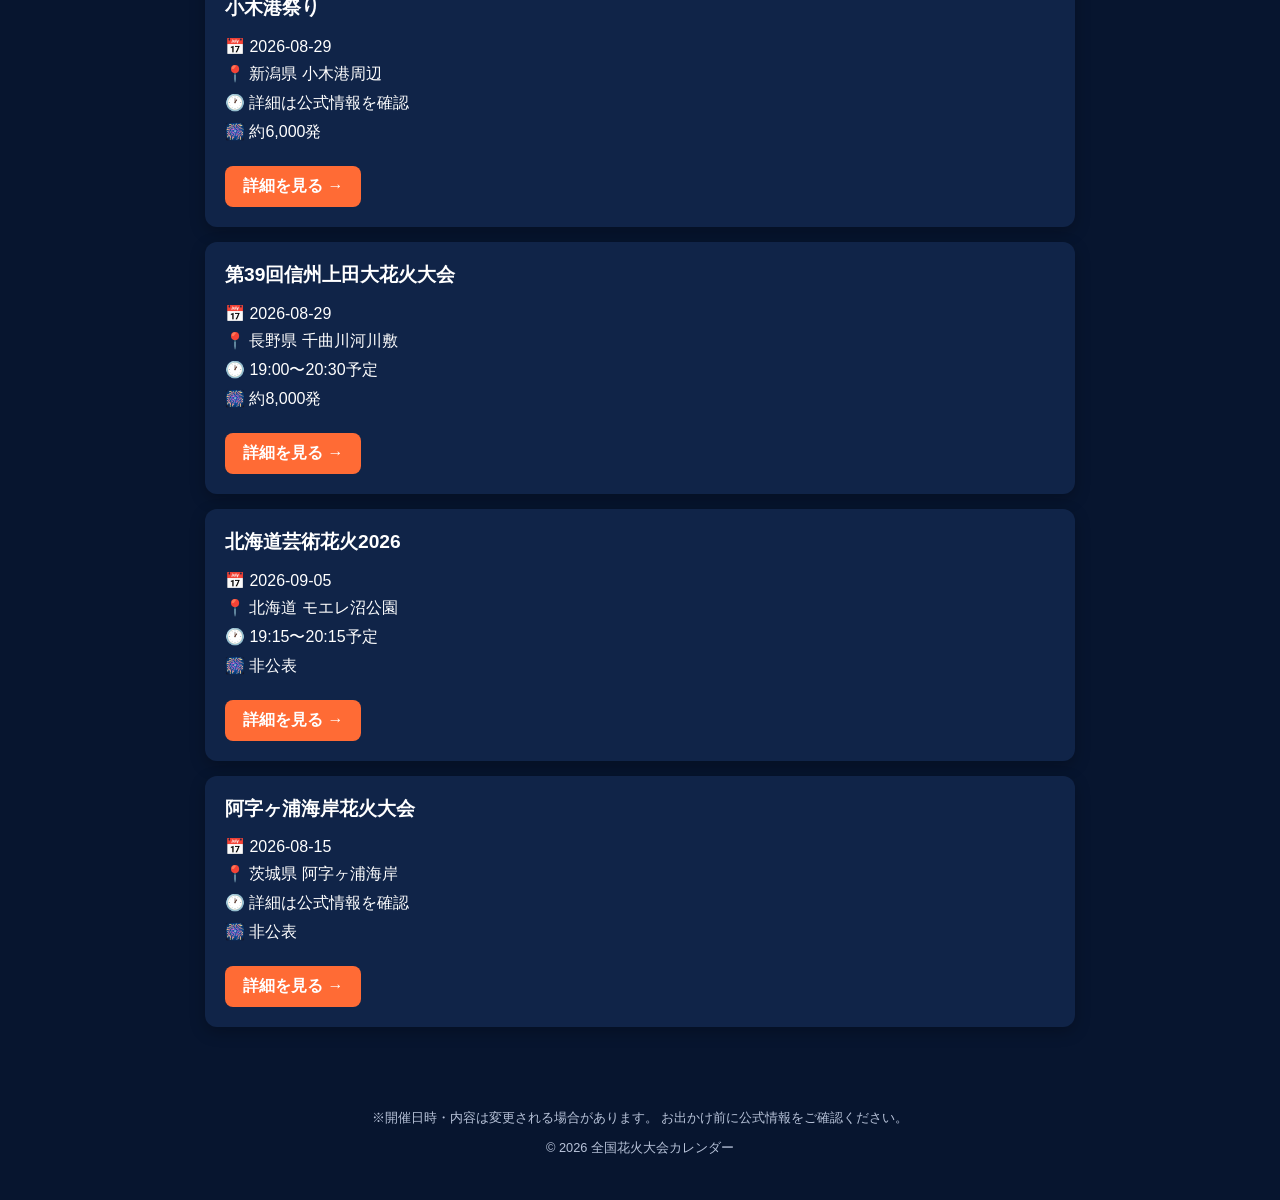
==== commit c0e08a7f: "Update index.html" ====
--- a/index.html
+++ b/index.html
@@ -74,6 +74,26 @@
     placeholder="🔍 花火大会名・都道府県で検索">
 
 </div>
+
+<div class="filter-area">
+
+  <button onclick="filterByPeriod('all')">
+    すべて
+  </button>
+
+  <button onclick="filterByPeriod('today')">
+    今日開催
+  </button>
+
+  <button onclick="filterByPeriod('weekend')">
+    今週末
+  </button>
+
+  <button onclick="filterByPeriod('month')">
+    今月開催
+  </button>
+
+</div>
       
       <div id="fireworks-list"></div>
 
--- a/style.css
+++ b/style.css
@@ -231,3 +231,28 @@
   opacity: 0.8;
   transform: translateY(-1px);
 }
+
+.search-area {
+  margin: 20px 0;
+}
+
+#search-input {
+  width: 100%;
+  box-sizing: border-box;
+
+  padding: 14px 16px;
+
+  border: none;
+  border-radius: 10px;
+
+  font-size: 16px;
+
+  background: #ffffff;
+  color: #222222;
+
+  outline: none;
+}
+
+#search-input:focus {
+  box-shadow: 0 0 0 3px rgba(255, 107, 53, 0.35);
+}
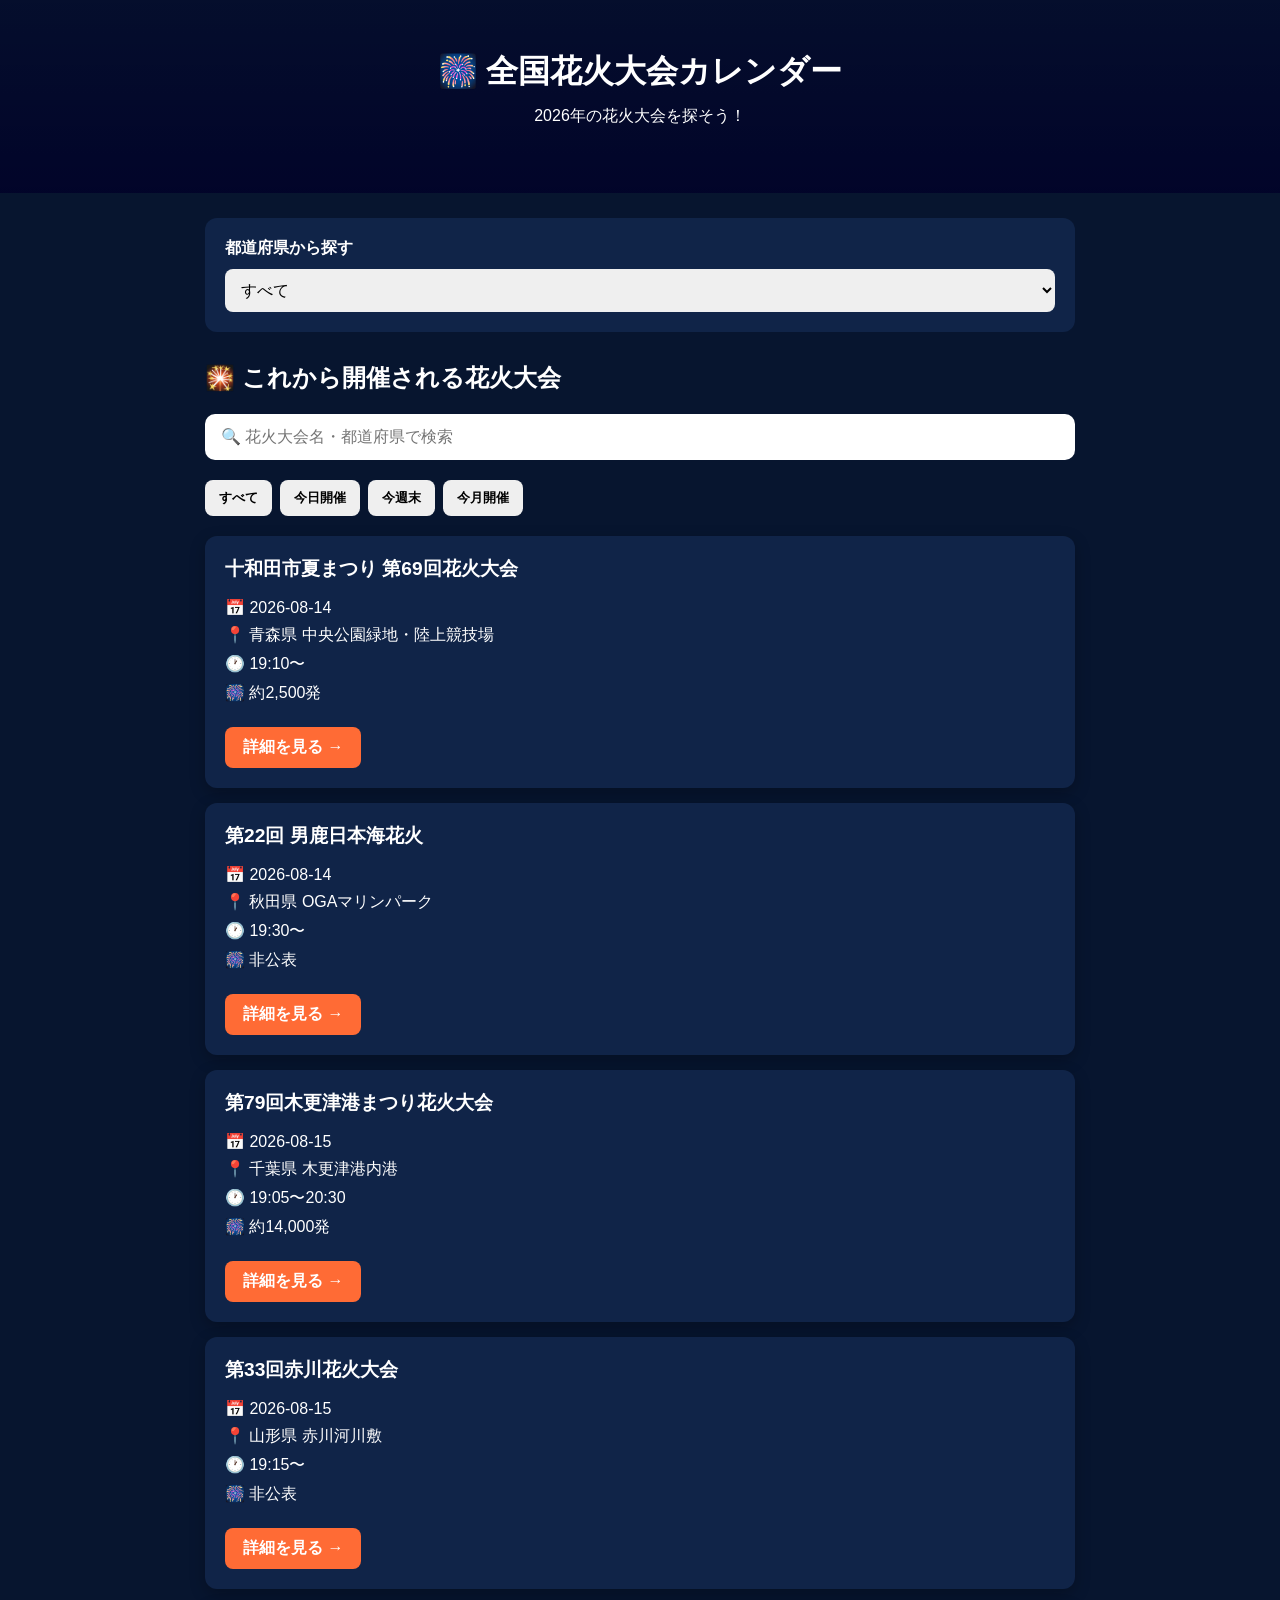
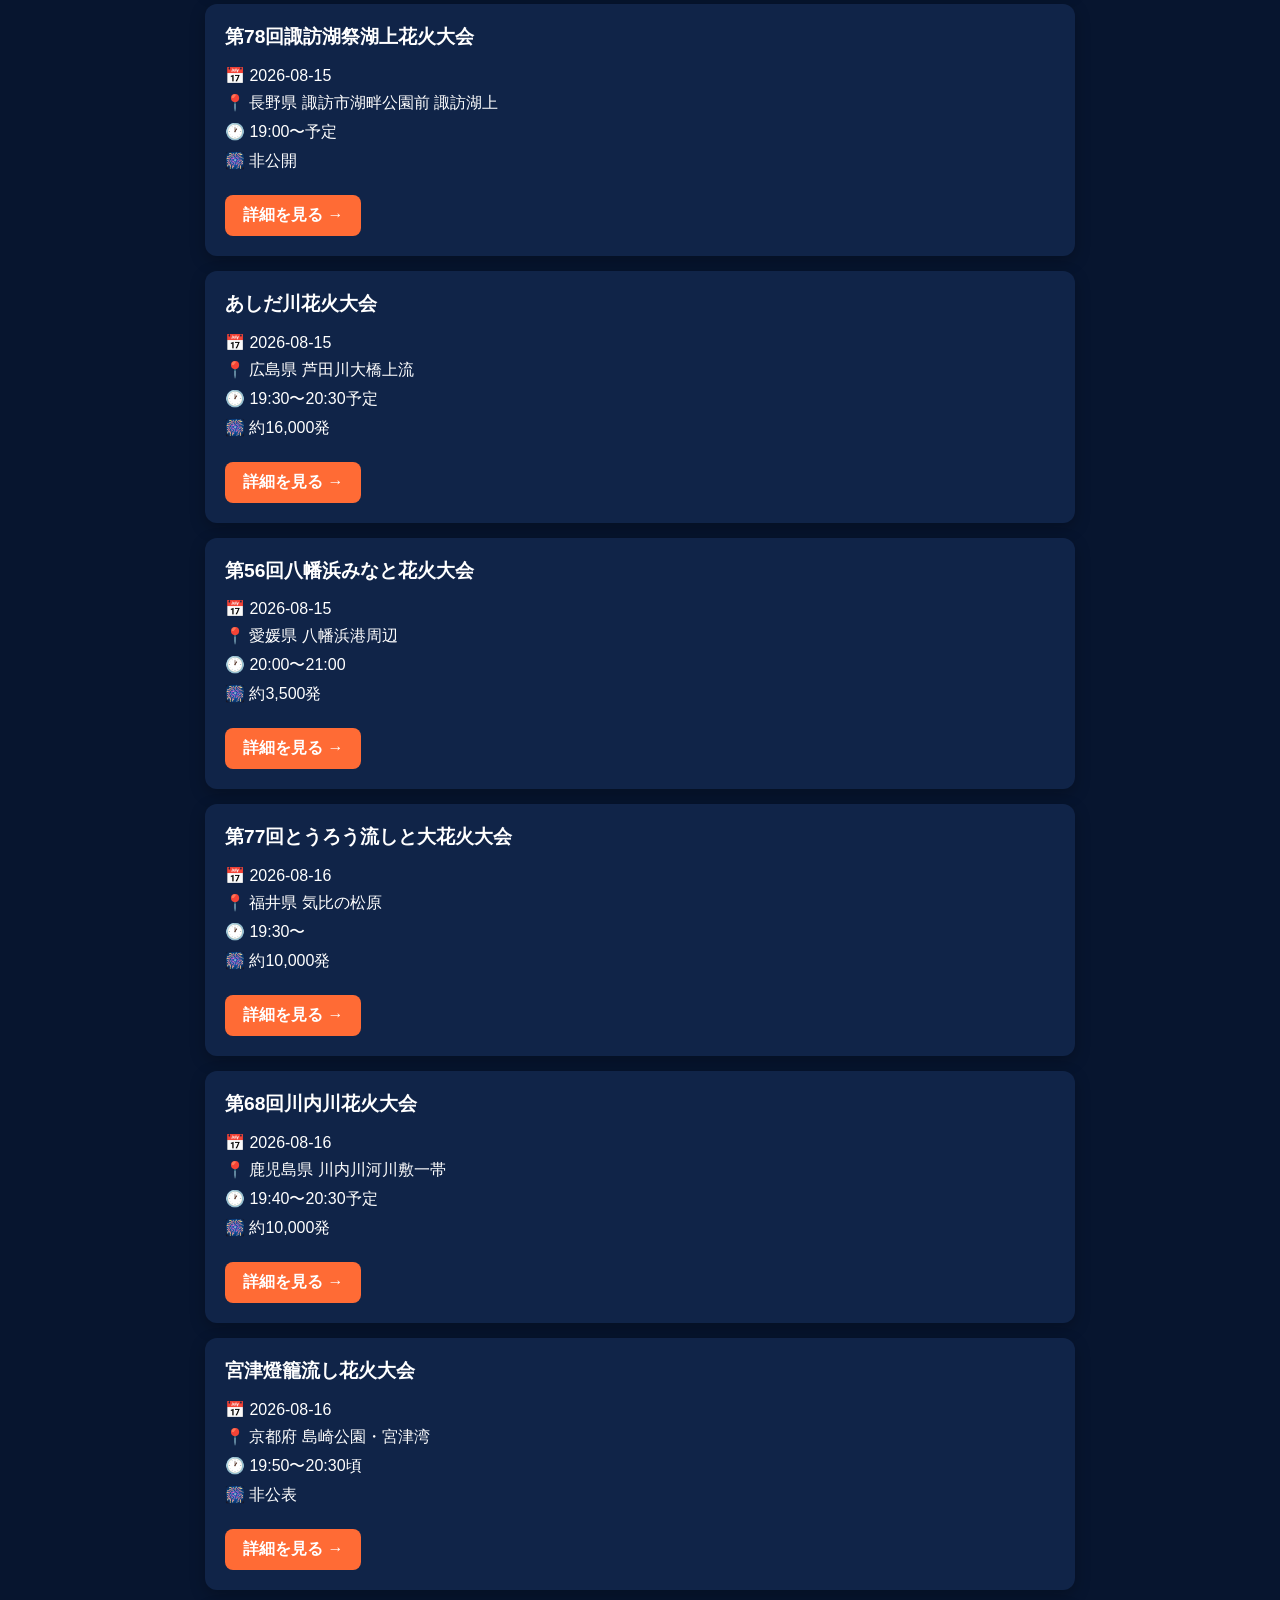
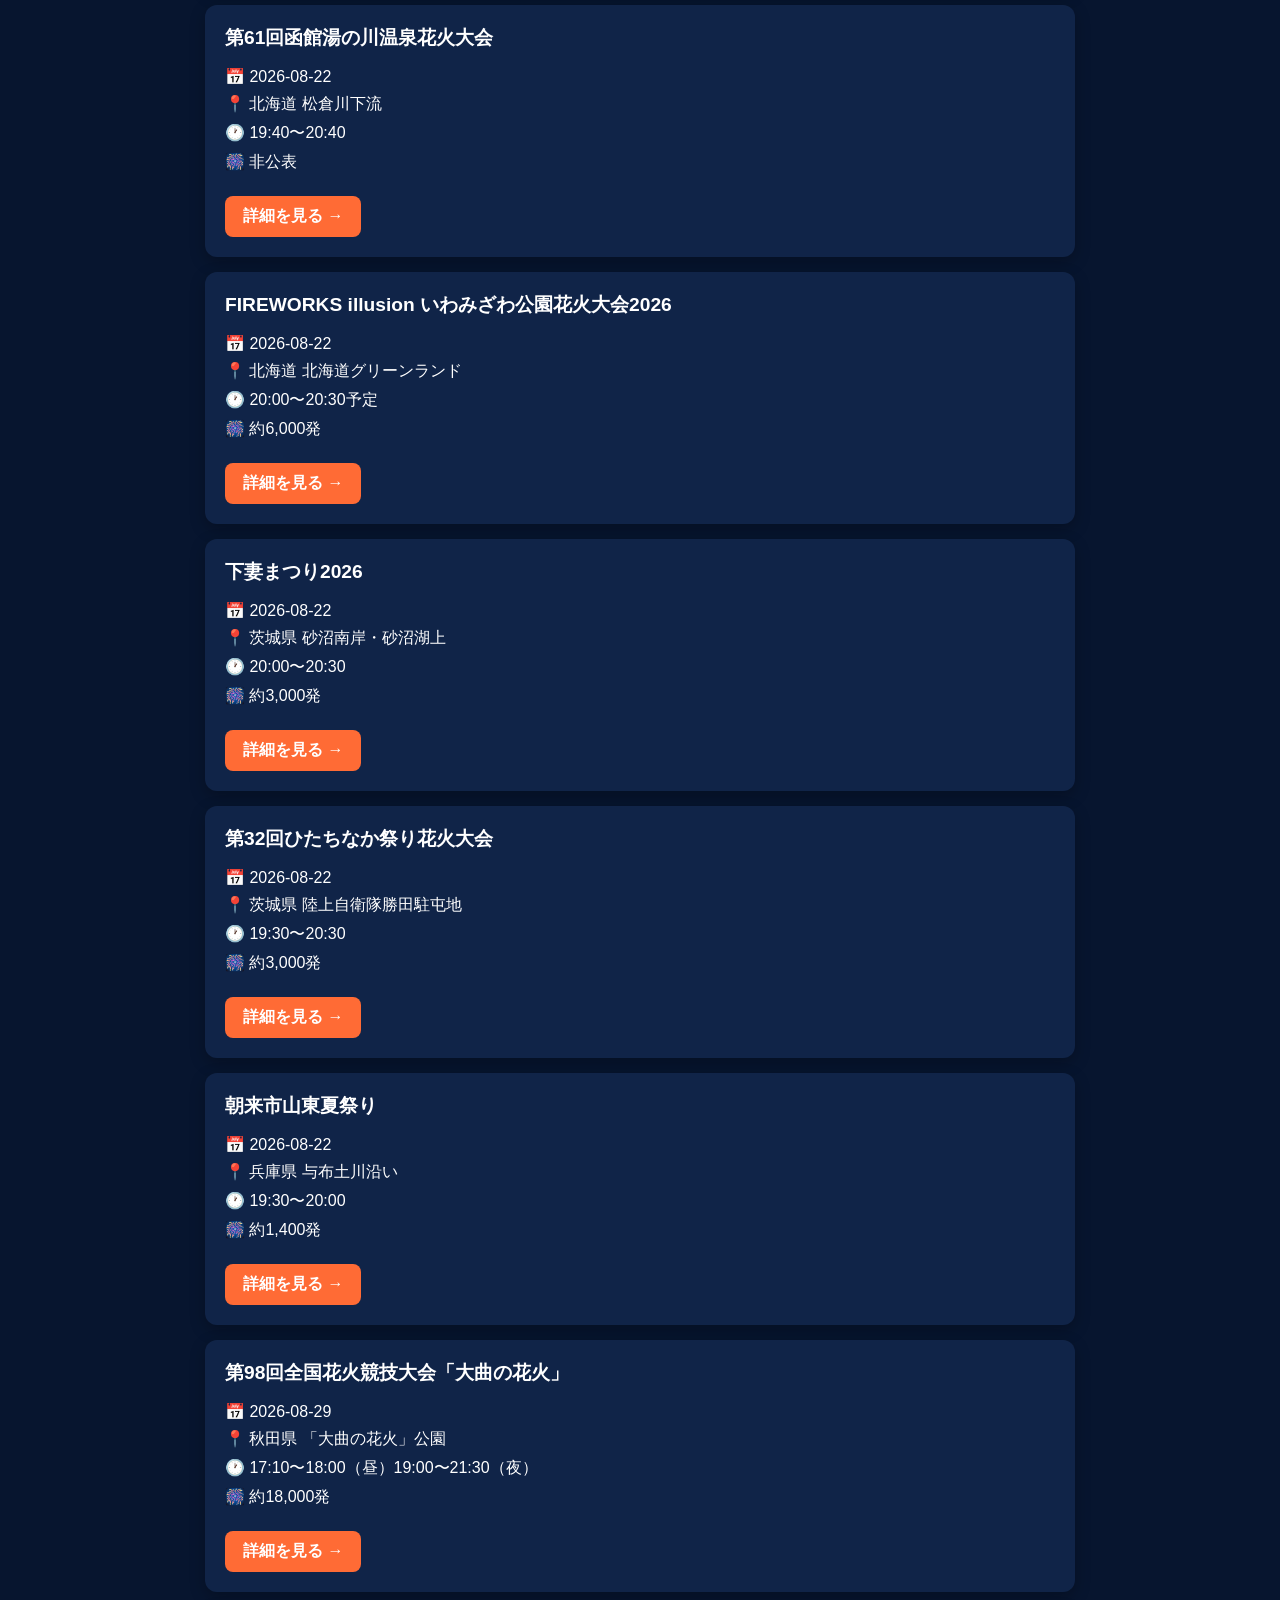
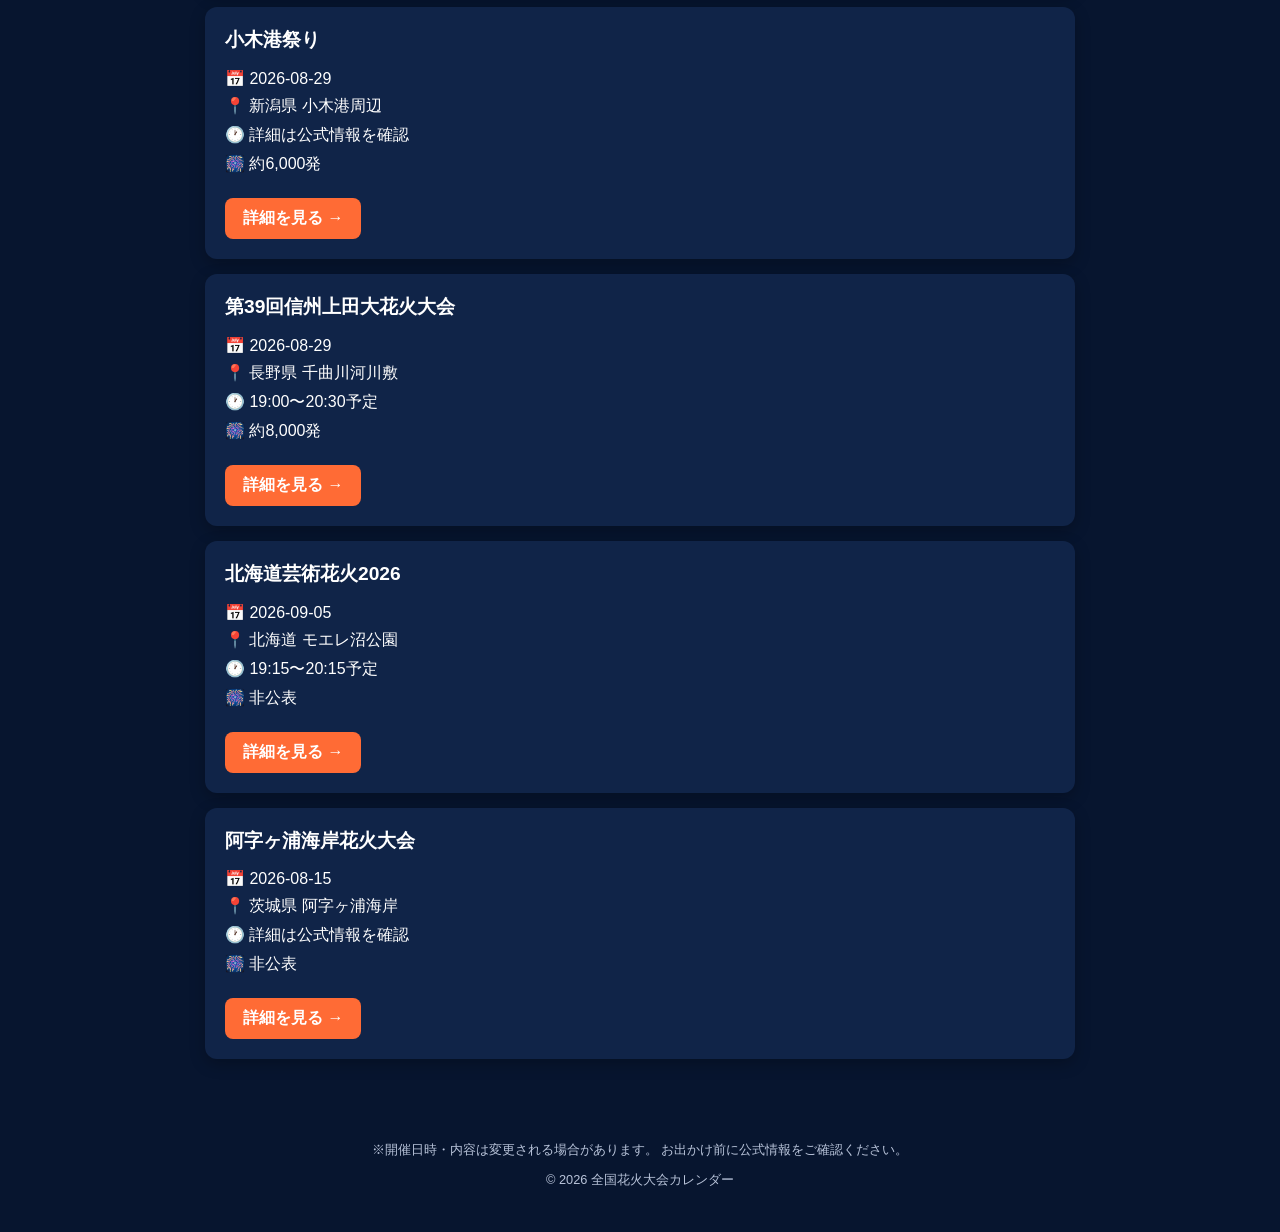
==== commit 0a028ce8: "Update index.html" ====
--- a/index.html
+++ b/index.html
@@ -7,7 +7,17 @@
   <meta name="viewport"
         content="width=device-width, initial-scale=1.0">
 
-  <title>2026 全国花火大会カレンダー</title>
+<title>全国花火大会カレンダー2026｜8月・9月の花火大会情報</title>
+
+<meta
+  name="description"
+  content="2026年に開催される全国の花火大会情報を掲載。開催日、会場、打ち上げ数、アクセス、駐車場、有料席、公式サイトなどを確認できます。"
+>
+
+<meta
+  name="keywords"
+  content="花火大会,2026,花火,夏祭り,8月,9月,全国,花火大会情報"
+>
 
   <link rel="stylesheet" href="style.css">
 </head>
--- a/style.css
+++ b/style.css
@@ -256,3 +256,22 @@
 #search-input:focus {
   box-shadow: 0 0 0 3px rgba(255, 107, 53, 0.35);
 }
+
+.filter-area {
+  display: flex;
+  flex-wrap: wrap;
+  gap: 8px;
+  margin: 15px 0 20px;
+}
+
+.filter-area button {
+  padding: 9px 14px;
+  border: none;
+  border-radius: 8px;
+  cursor: pointer;
+  font-weight: bold;
+}
+
+.filter-area button:hover {
+  opacity: 0.8;
+}
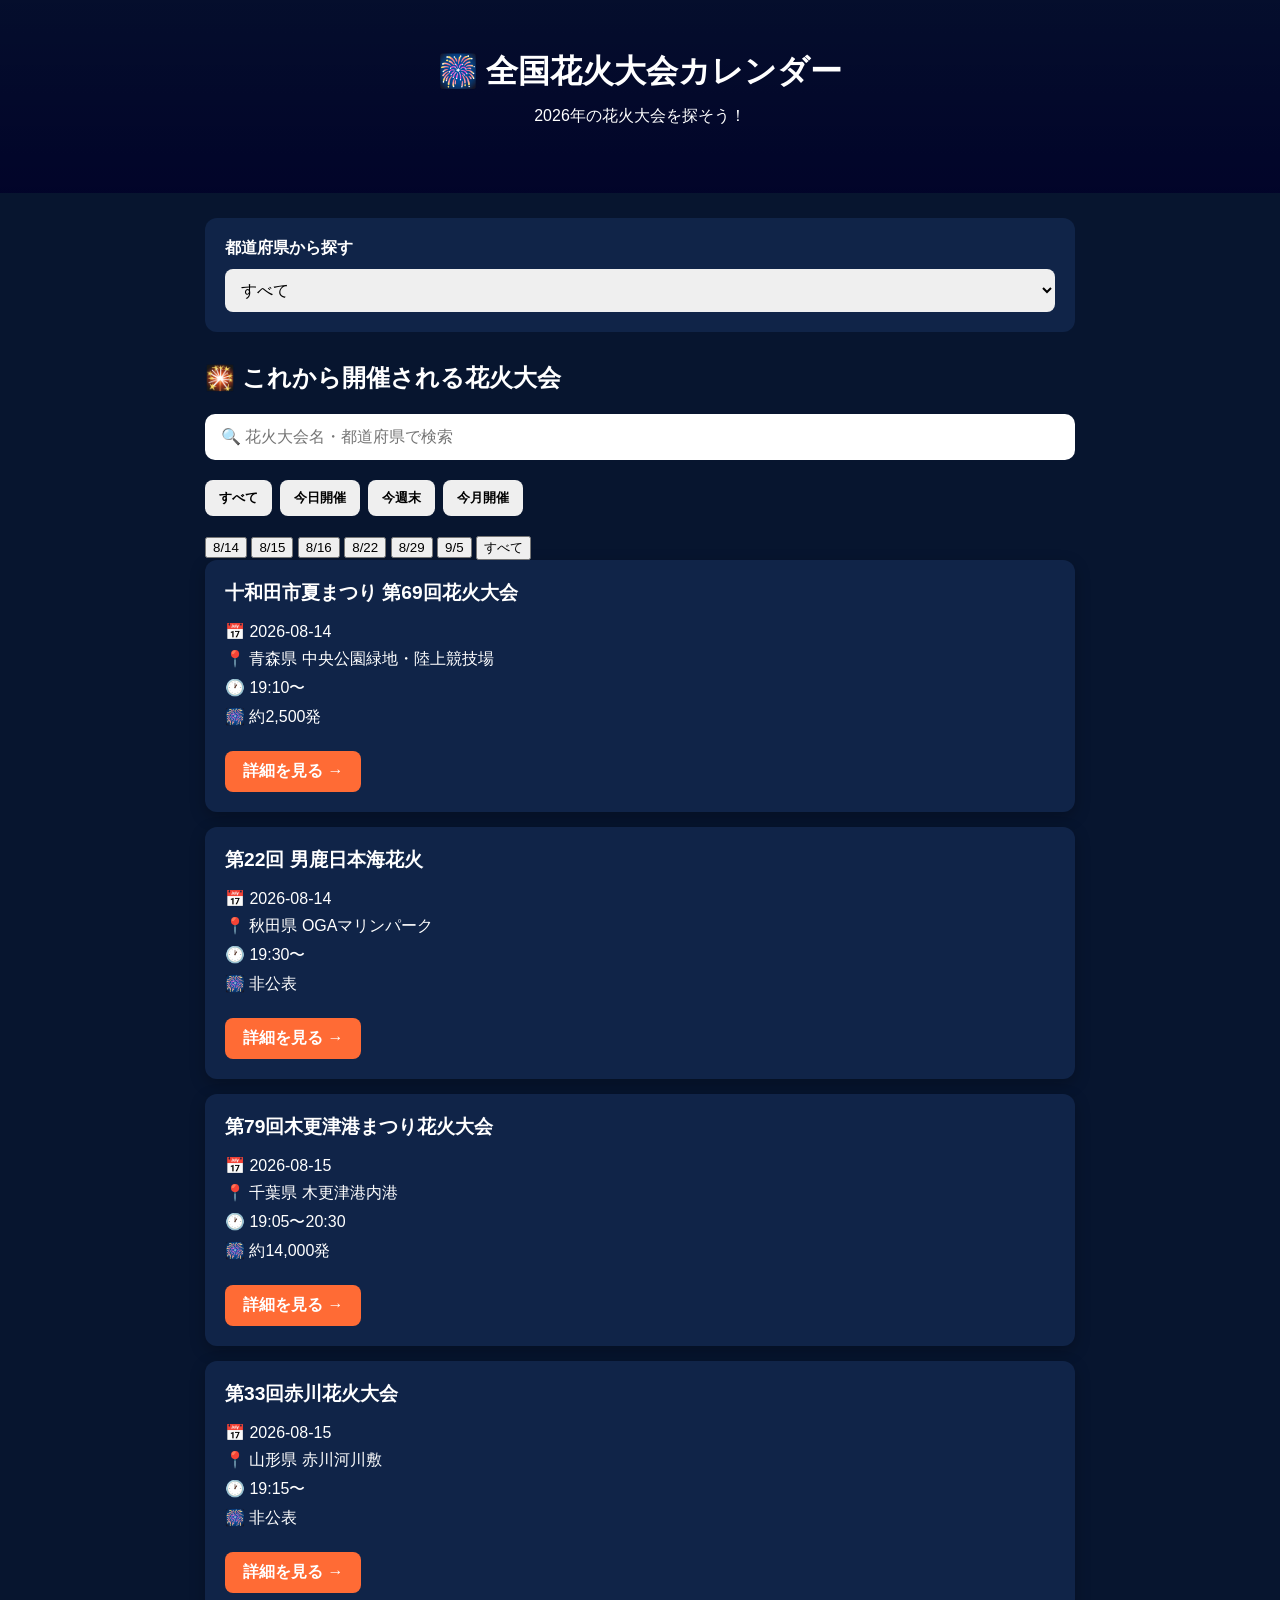
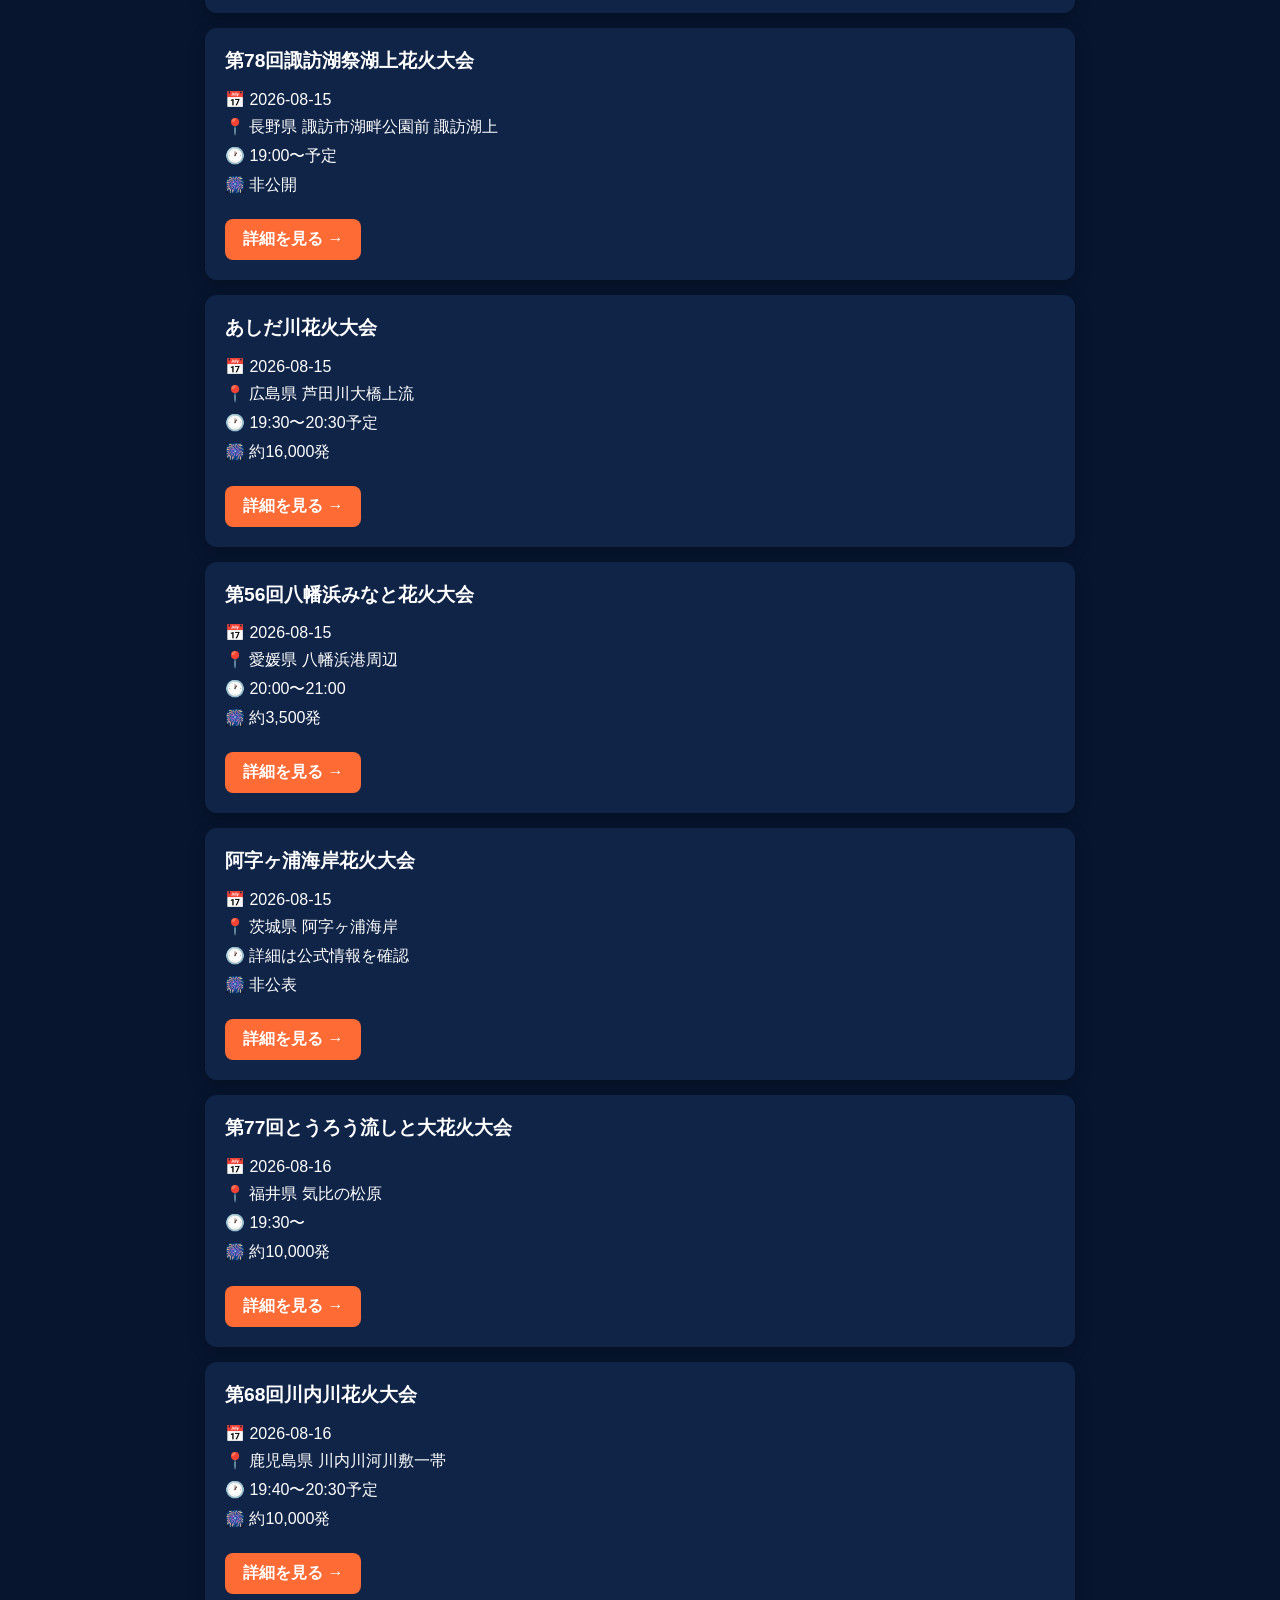
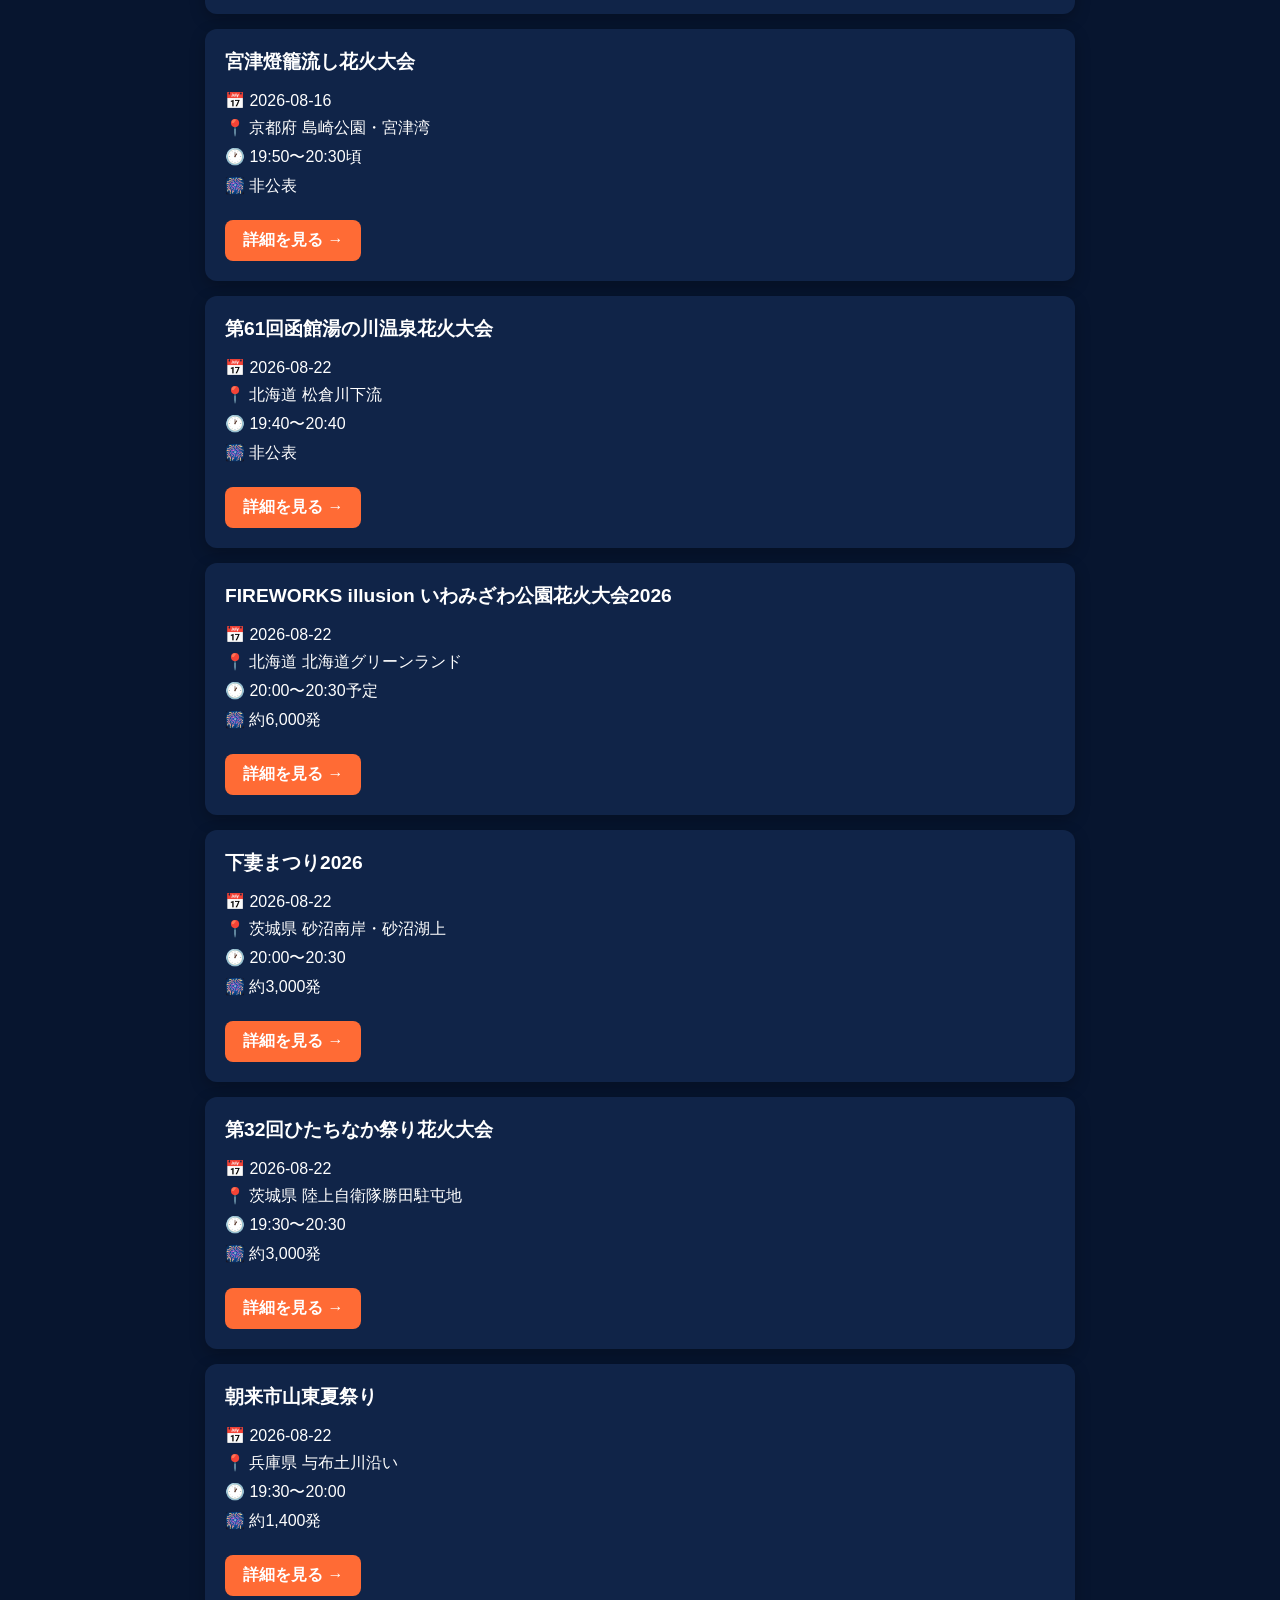
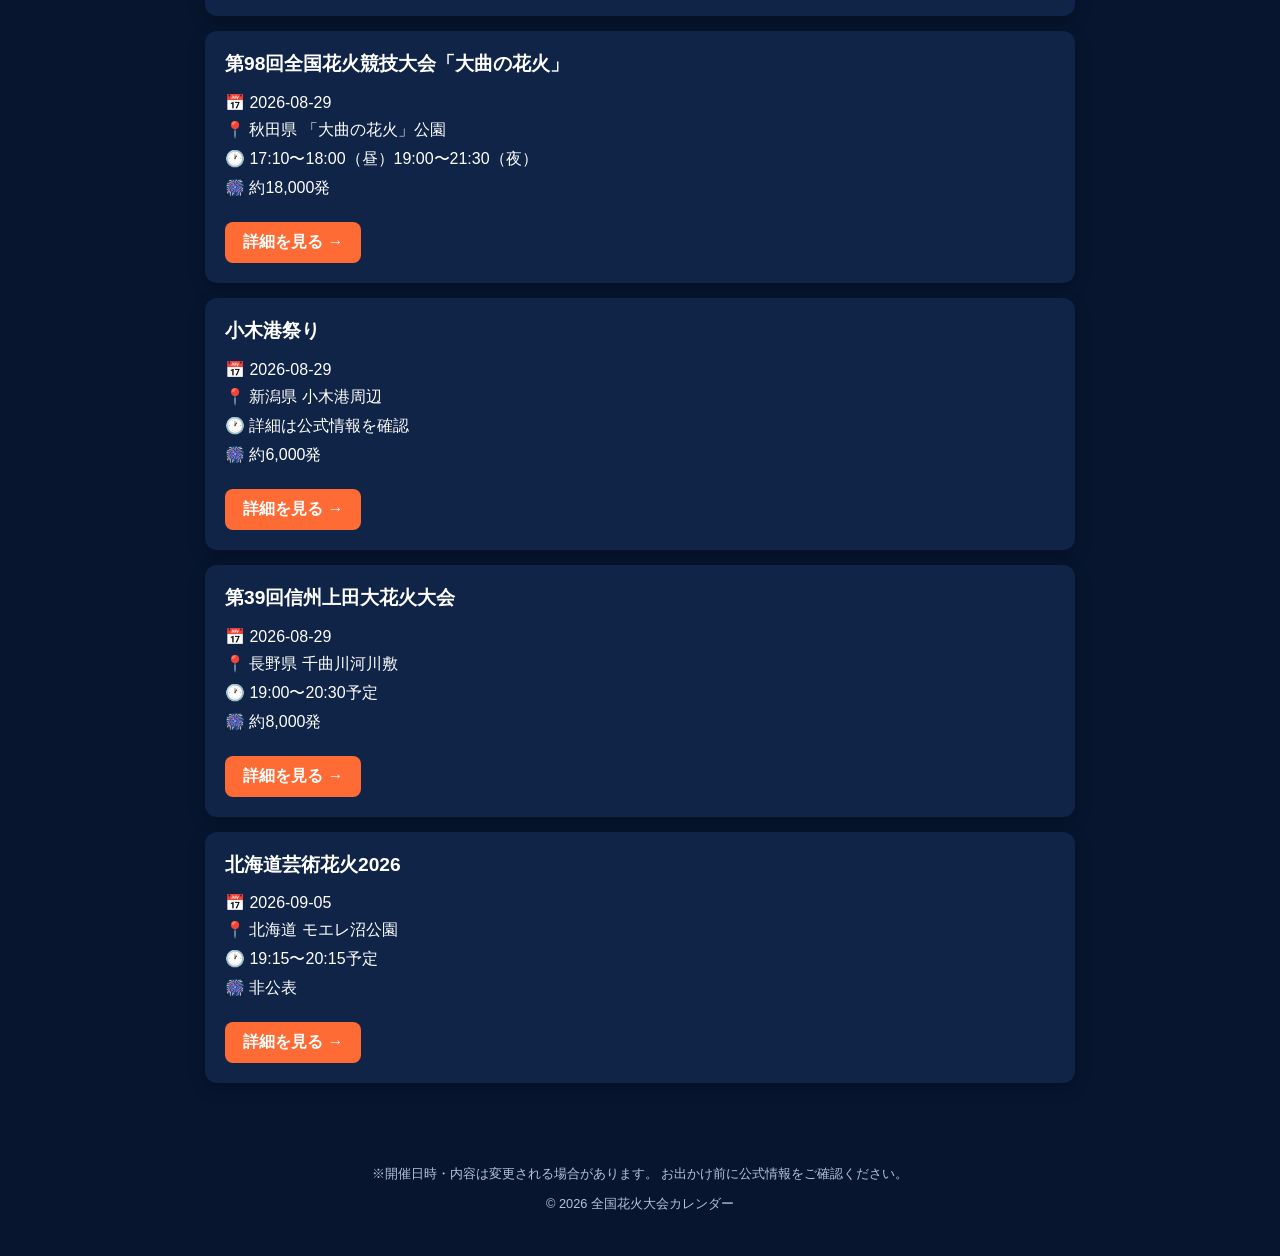
==== commit 13a08ecf: "Update index.html" ====
--- a/index.html
+++ b/index.html
@@ -4,14 +4,16 @@
 <head>
   <meta charset="UTF-8">
 
-  <meta name="viewport"
-        content="width=device-width, initial-scale=1.0">
-
 <title>全国花火大会カレンダー2026｜8月・9月の花火大会情報</title>
 
 <meta
   name="description"
   content="2026年に開催される全国の花火大会情報を掲載。開催日、会場、打ち上げ数、アクセス、駐車場、有料席、公式サイトなどを確認できます。"
+>
+
+<meta
+  name="viewport"
+  content="width=device-width, initial-scale=1.0"
 >
 
 <meta
@@ -104,6 +106,16 @@
   </button>
 
 </div>
+
+<div class="date-filter-buttons">
+  <button onclick="filterByDate('2026-08-14')">8/14</button>
+  <button onclick="filterByDate('2026-08-15')">8/15</button>
+  <button onclick="filterByDate('2026-08-16')">8/16</button>
+  <button onclick="filterByDate('2026-08-22')">8/22</button>
+  <button onclick="filterByDate('2026-08-29')">8/29</button>
+  <button onclick="filterByDate('2026-09-05')">9/5</button>
+  <button onclick="displayFireworks(fireworks)">すべて</button>
+</div>
       
       <div id="fireworks-list"></div>
 
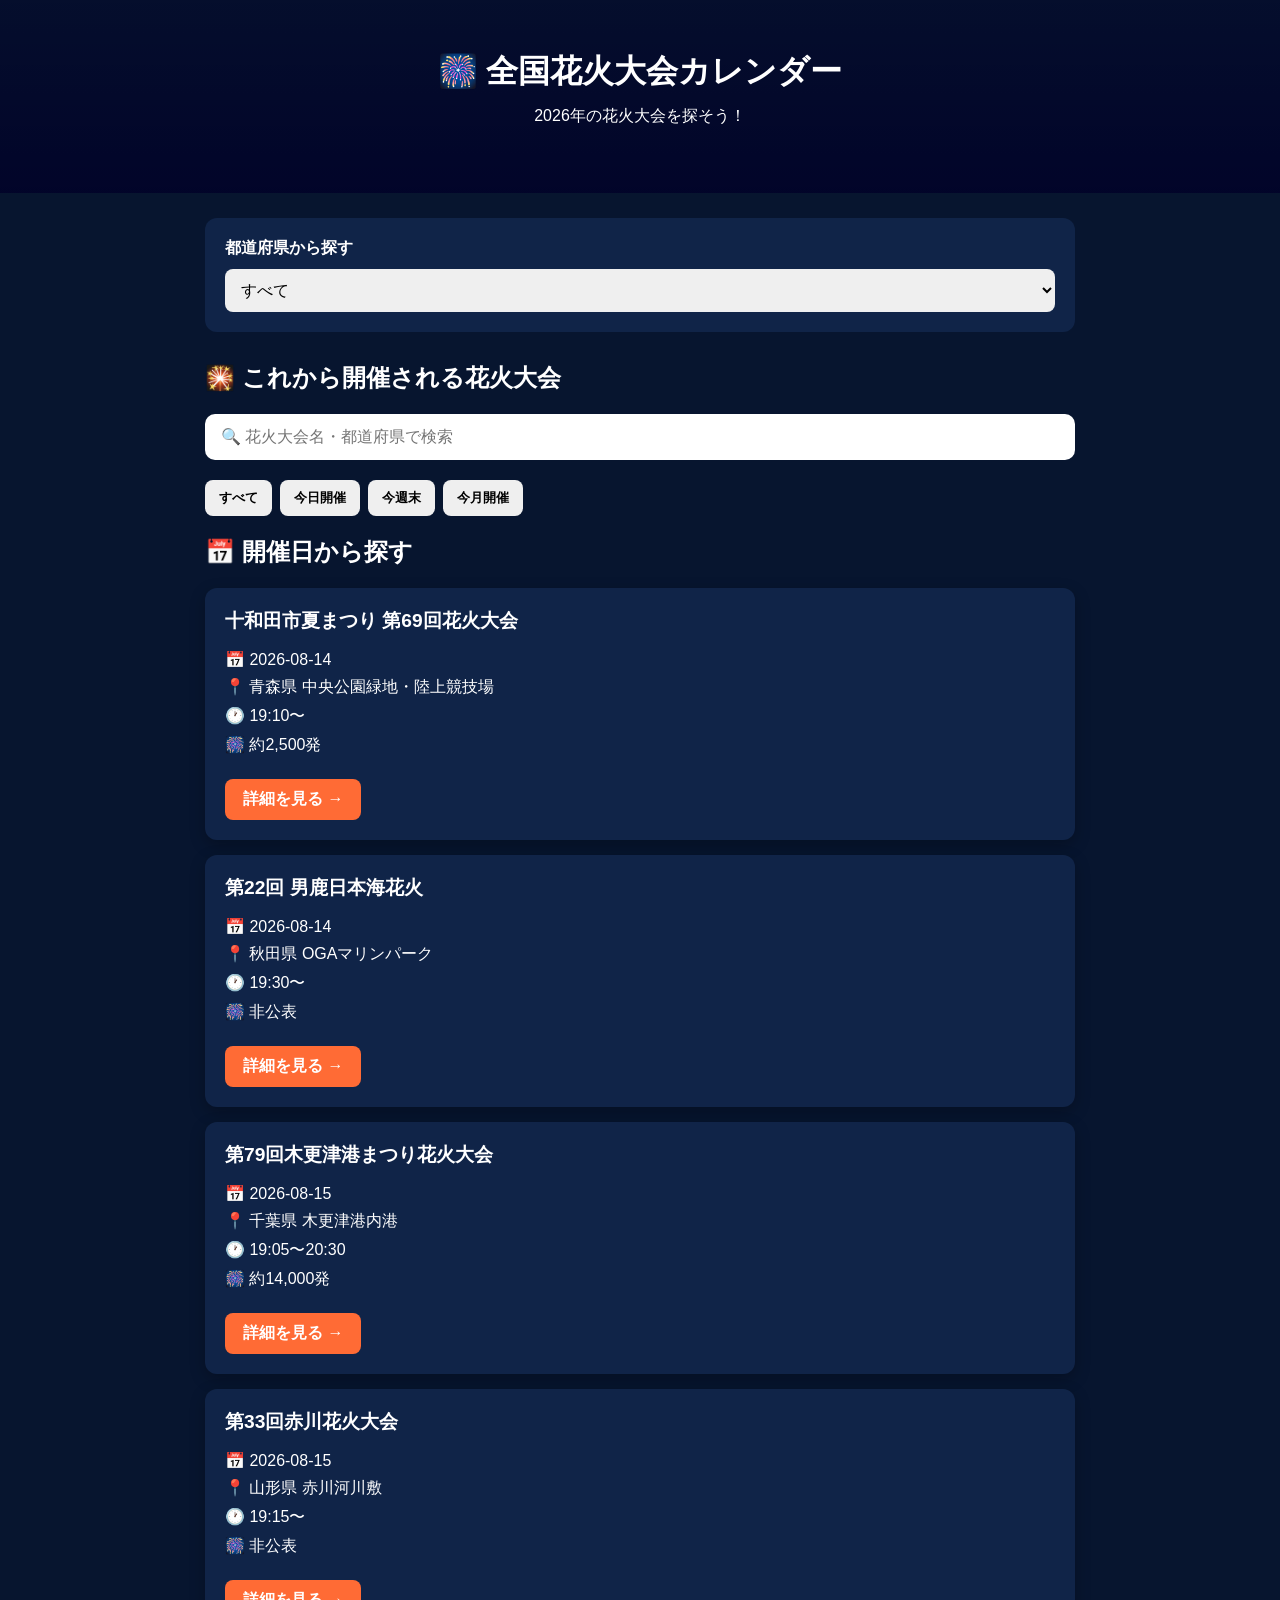
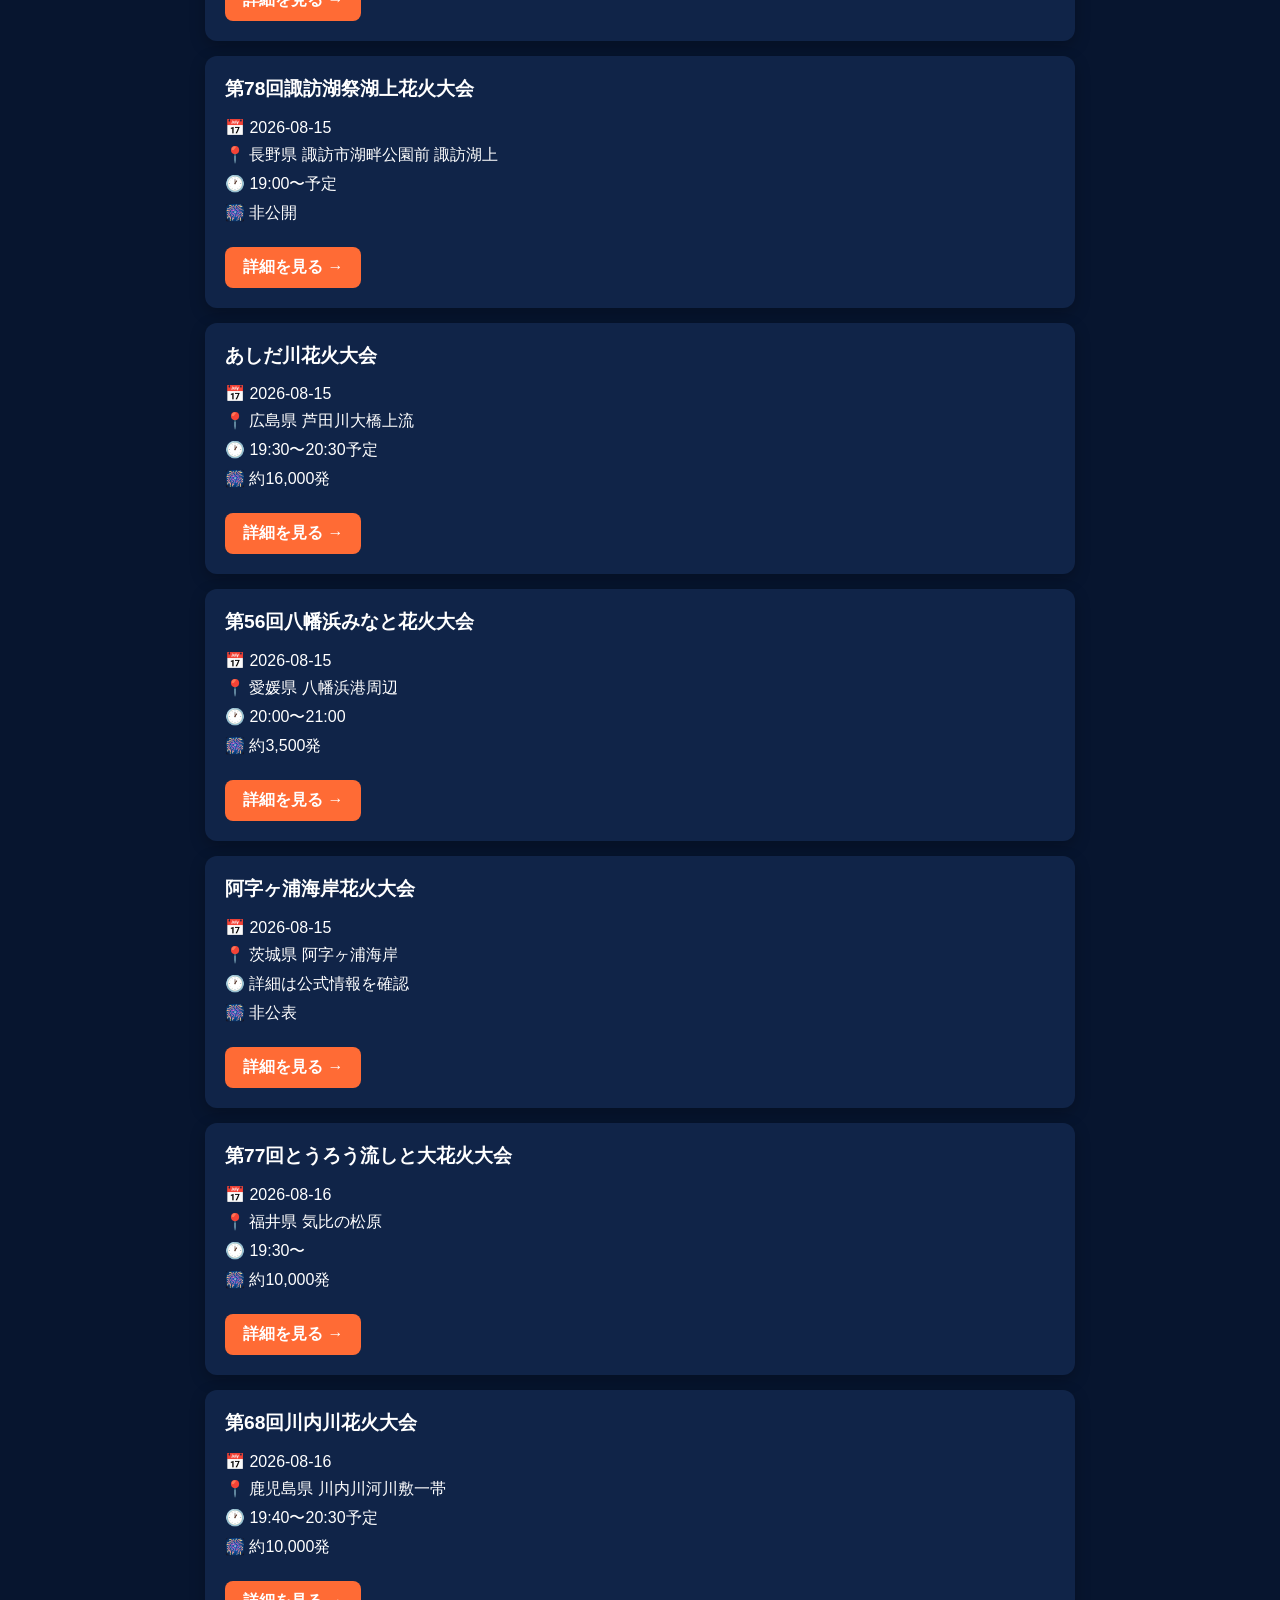
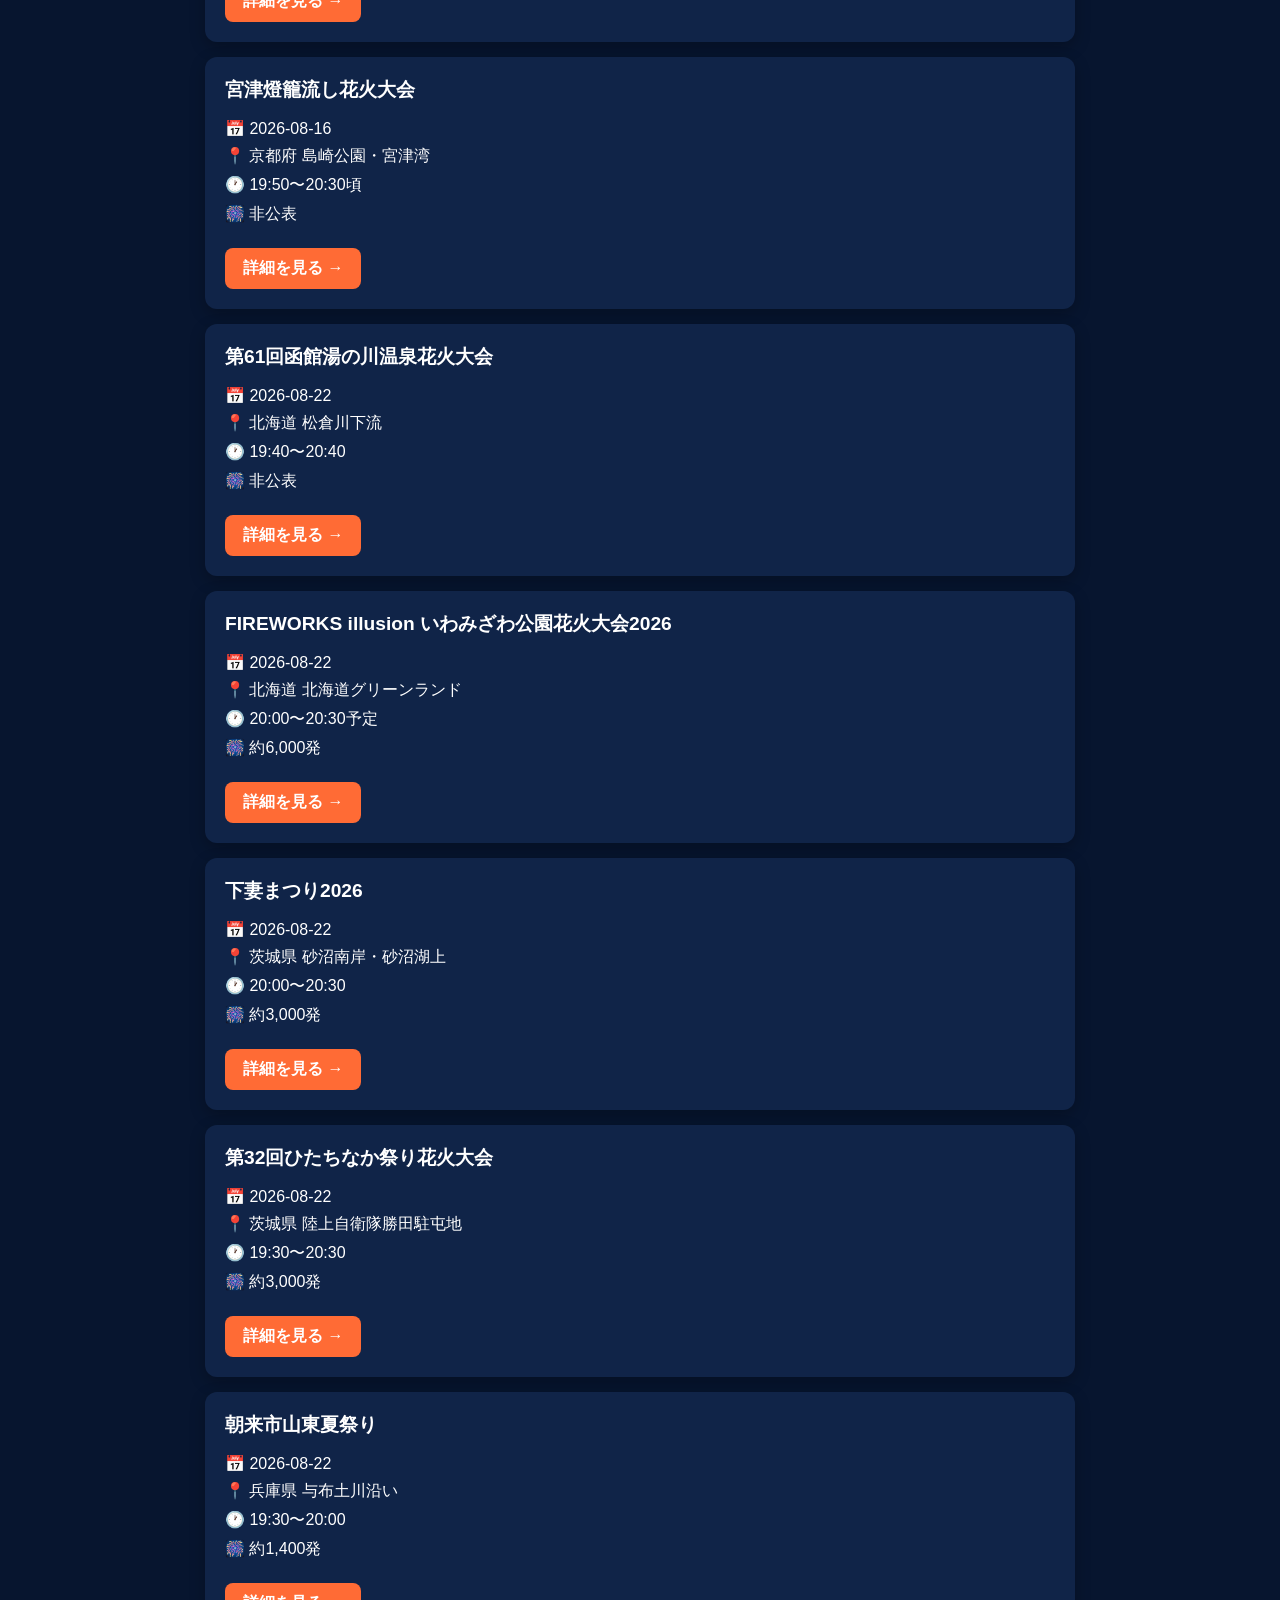
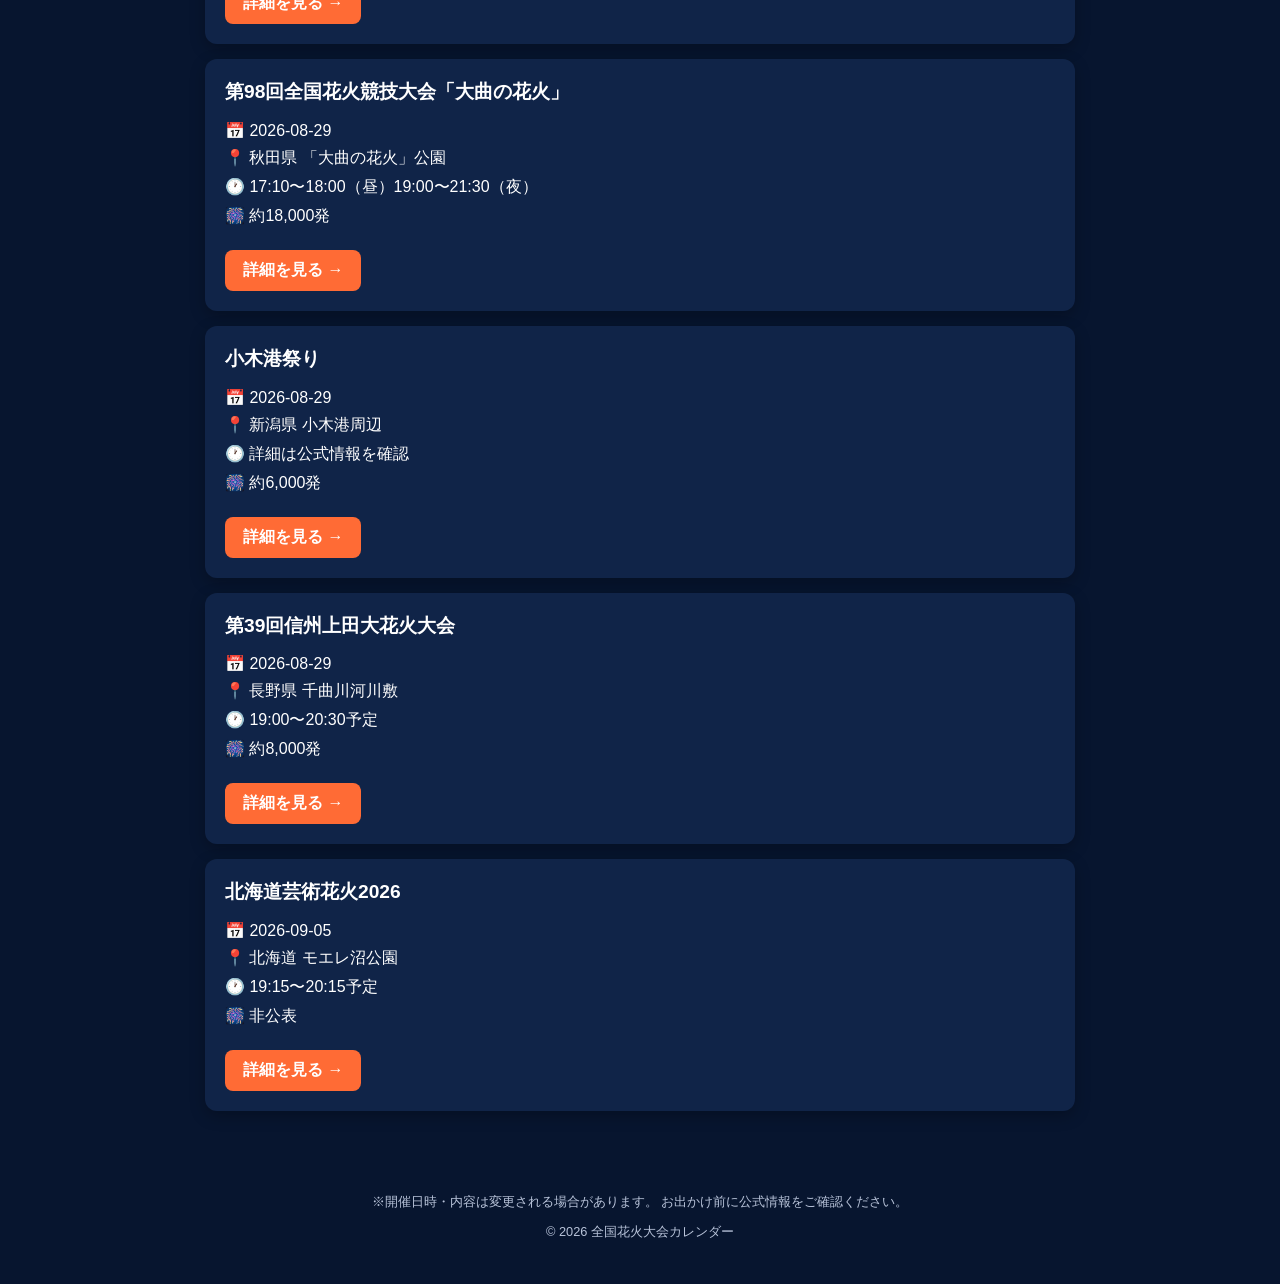
==== commit 38f43532: "Update index.html" ====
--- a/index.html
+++ b/index.html
@@ -107,14 +107,11 @@
 
 </div>
 
-<div class="date-filter-buttons">
-  <button onclick="filterByDate('2026-08-14')">8/14</button>
-  <button onclick="filterByDate('2026-08-15')">8/15</button>
-  <button onclick="filterByDate('2026-08-16')">8/16</button>
-  <button onclick="filterByDate('2026-08-22')">8/22</button>
-  <button onclick="filterByDate('2026-08-29')">8/29</button>
-  <button onclick="filterByDate('2026-09-05')">9/5</button>
-  <button onclick="displayFireworks(fireworks)">すべて</button>
+<h2>📅 開催日から探す</h2>
+
+<div
+  id="date-filter-buttons"
+  class="date-filter-buttons">
 </div>
       
       <div id="fireworks-list"></div>
